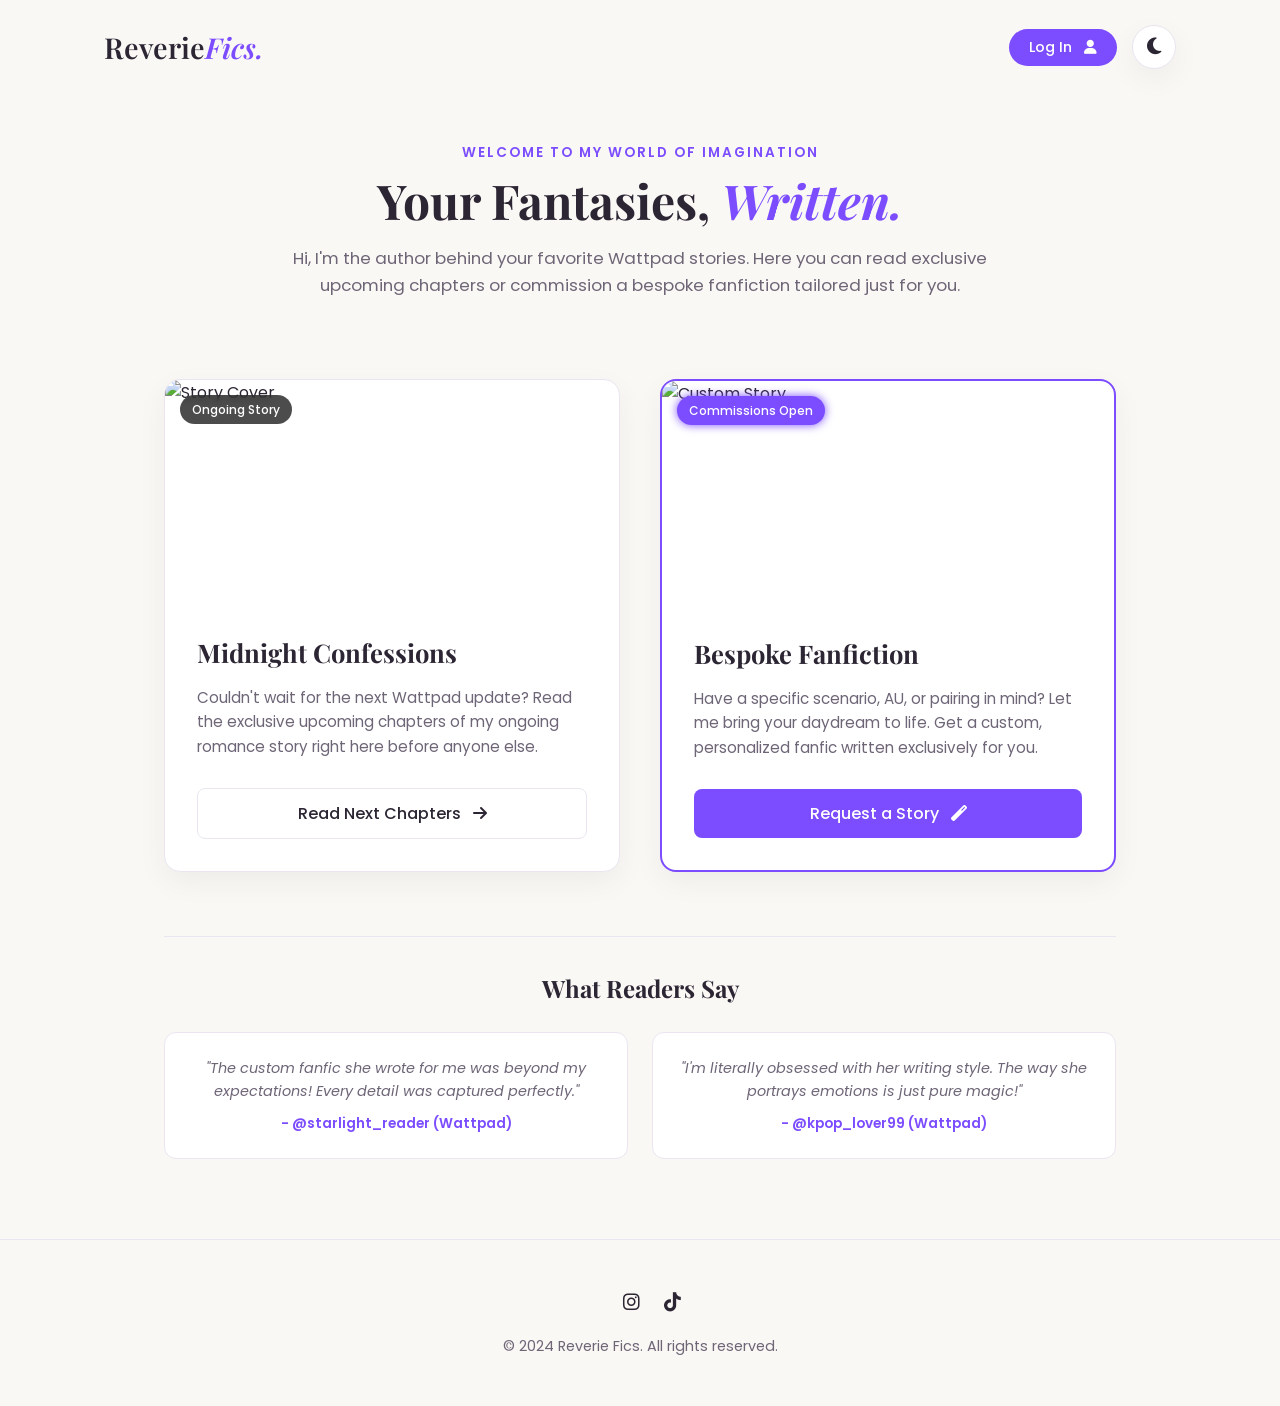
==== index.html @ 75ea45ee "Add firebase authentication modal" ====
<!DOCTYPE html>
<html lang="en">
<head>
    <meta charset="UTF-8">
    <meta name="viewport" content="width=device-width, initial-scale=1.0">
    <title>Reverie Fics | Custom Fanfictions & Stories</title>
    <!-- Google Fonts -->
    <link href="https://fonts.googleapis.com/css2?family=Playfair+Display:ital,wght@0,600;1,400&family=Poppins:wght@300;400;500;600&display=swap" rel="stylesheet">
    <!-- FontAwesome Icons -->
    <link rel="stylesheet" href="https://cdnjs.cloudflare.com/ajax/libs/font-awesome/6.4.0/css/all.min.css">
    <!-- Custom CSS -->
    <link rel="stylesheet" href="style.css">
</head>
<body>

    <!-- Navigation -->
    <!-- Navigation -->
    <nav class="navbar">
        <div class="logo">Reverie<span>Fics.</span></div>
        <div class="nav-buttons">
            <button id="open-auth-btn" class="btn btn-primary nav-login-btn">
                Log In <i class="fas fa-user"></i>
            </button>
            <button id="theme-toggle" class="theme-btn" title="Toggle Dark/Light Mode">
                <i class="fas fa-moon"></i>
            </button>
        </div>
    </nav>
    <!-- Hero Section -->
    <header class="hero">
        <p class="tagline">Welcome to my world of imagination</p>
        <h1>Your Fantasies, <span>Written.</span></h1>
        <p class="bio">Hi, I'm the author behind your favorite Wattpad stories. Here you can read exclusive upcoming chapters or commission a bespoke fanfiction tailored just for you.</p>
    </header>

    <!-- Main Content: The 2 Cards -->
    <main class="container">
        <div class="cards-grid">
            
            <!-- Card 1: Wattpad Story -->
            <div class="card">
                <div class="card-image">
                    <span class="badge">Ongoing Story</span>
                    <img src="https://images.unsplash.com/photo-1518709268805-4e9042af9f23?ixlib=rb-4.0.3&auto=format&fit=crop&w=800&q=80" alt="Story Cover">
                </div>
                <div class="card-content">
                    <h2>Midnight Confessions</h2>
                    <p>Couldn't wait for the next Wattpad update? Read the exclusive upcoming chapters of my ongoing romance story right here before anyone else.</p>
                    <a href="#your-story-link" class="btn btn-secondary">Read Next Chapters <i class="fas fa-arrow-right"></i></a>
                </div>
            </div>

            <!-- Card 2: Custom Fanfic -->
            <div class="card highlight-card">
                <div class="card-image">
                    <span class="badge badge-glow">Commissions Open</span>
                    <img src="https://images.unsplash.com/photo-1455390582262-044cdead277a?ixlib=rb-4.0.3&auto=format&fit=crop&w=800&q=80" alt="Custom Story">
                </div>
                <div class="card-content">
                    <h2>Bespoke Fanfiction</h2>
                    <p>Have a specific scenario, AU, or pairing in mind? Let me bring your daydream to life. Get a custom, personalized fanfic written exclusively for you.</p>
                    <button id="open-modal-btn" class="btn btn-primary">Request a Story <i class="fas fa-magic"></i></button>
                </div>
            </div>

        </div>

        <!-- Reader Testimonials -->
        <section class="reviews">
            <h3>What Readers Say</h3>
            <div class="review-grid">
                <div class="review-box">
                    <p>"The custom fanfic she wrote for me was beyond my expectations! Every detail was captured perfectly."</p>
                    <span>- @starlight_reader (Wattpad)</span>
                </div>
                <div class="review-box">
                    <p>"I'm literally obsessed with her writing style. The way she portrays emotions is just pure magic!"</p>
                    <span>- @kpop_lover99 (Wattpad)</span>
                </div>
            </div>
        </section>
    </main>

    <!-- Footer -->
    <footer>
        <div class="social-links">
            <a href="#" title="Wattpad"><i class="fa-solid fa-W"></i></a> <!-- Wattpad Icon representation -->
            <a href="#" title="Instagram"><i class="fab fa-instagram"></i></a>
            <a href="#" title="TikTok"><i class="fab fa-tiktok"></i></a>
        </div>
        <p>&copy; 2024 Reverie Fics. All rights reserved.</p>
    </footer>

    <!-- Popup Modal for Custom Story Request -->
    <div id="request-modal" class="modal">
        <div class="modal-content">
            <span class="close-btn">&times;</span>
            <h2>Order Your Custom Fanfic</h2>
            <p>Fill out the details below and I'll get back to you soon!</p>
            <form id="fanfic-form">
                <div class="input-group">
                    <label>Your Name / Pen Name</label>
                    <input type="text" required placeholder="e.g. Sarah">
                </div>
                <div class="input-group">
                    <label>Email or WhatsApp Number</label>
                    <input type="text" required placeholder="How can I contact you?">
                </div>
                <div class="input-group">
                    <label>Fandom / Pairing (Character Names)</label>
                    <input type="text" required placeholder="e.g. BTS Jungkook x Y/N, Harry Potter AU">
                </div>
                <div class="input-group">
                    <label>Your Plot Idea & Vibe</label>
                    <textarea rows="4" required placeholder="Describe what happens in the story, genre (Fluff, Angst, Romance), etc."></textarea>
                </div>
                <button type="submit" class="btn btn-primary" style="width: 100%;">Send Request <i class="fas fa-paper-plane"></i></button>
            </form>
        </div>
    </div>
        <!-- Popup Modal for Log In / Sign Up -->
        <!-- Popup Modal for Log In / Sign Up -->
    <div id="auth-modal" class="modal">
        <div class="modal-content">
            <span class="close-btn auth-close">&times;</span>
            
            <!-- Log In Section -->
            <div id="login-section">
                <h2>Welcome Back</h2>
                <p>Log in to access exclusive chapters and manage your requests.</p>
                <form id="login-form">
                    <div class="input-group">
                        <label>Email Address</label>
                        <input type="email" id="login-email" required placeholder="Enter your email">
                    </div>
                    <div class="input-group">
                        <label>Password</label>
                        <input type="password" id="login-password" required placeholder="Enter your password">
                    </div>
                    <button type="submit" class="btn btn-primary" style="width: 100%;">Log In <i class="fas fa-sign-in-alt"></i></button>
                </form>
                <p class="auth-switch">Don't have an account? <span id="show-signup">Sign Up</span></p>
            </div>

            <!-- Sign Up Section (Hidden by default) -->
            <div id="signup-section" style="display: none;">
                <h2>Join Reverie Fics</h2>
                <p>Create an account to start your fantasy journey.</p>
                <form id="signup-form">
                    <div class="input-group">
                        <label>Your Name / Pen Name</label>
                        <input type="text" id="signup-name" required placeholder="e.g. Starlight Reader">
                    </div>
                    <div class="input-group">
                        <label>Email Address</label>
                        <input type="email" id="signup-email" required placeholder="Enter your email">
                    </div>
                    <div class="input-group">
                        <label>Create Password</label>
                        <input type="password" id="signup-password" required placeholder="At least 6 characters">
                    </div>
                    <button type="submit" class="btn btn-primary" style="width: 100%;">Create Account <i class="fas fa-user-plus"></i></button>
                </form>
                <p class="auth-switch">Already have an account? <span id="show-login">Log In</span></p>
            </div>

        </div>
    </div>

    <!-- Custom JS (type="module" Firebase සඳහා අත්‍යවශ්‍ය වේ) -->
    <script type="module" src="script.js"></script>
</body>
</html>
---- style.css ----
/* Color Variables (Light Mode Default) */
:root {
    --bg-color: #faf8f5;
    --text-color: #2c2533;
    --text-muted: #6e6577;
    --card-bg: #ffffff;
    --accent-color: #7c4dff;
    --accent-hover: #651fff;
    --border-color: #eae5f0;
    --shadow: 0 10px 30px rgba(0, 0, 0, 0.05);
}

/* Dark Mode Variables */
body.dark-mode {
    --bg-color: #120e16;
    --text-color: #f3eef8;
    --text-muted: #a397b0;
    --card-bg: #1d1724;
    --accent-color: #9d75ff;
    --accent-hover: #b494ff;
    --border-color: #2f263a;
    --shadow: 0 10px 30px rgba(0, 0, 0, 0.4);
}

* {
    margin: 0;
    padding: 0;
    box-sizing: border-box;
    transition: background-color 0.3s ease, color 0.3s ease;
}

body {
    font-family: 'Poppins', sans-serif;
    background-color: var(--bg-color);
    color: var(--text-color);
    line-height: 1.6;
}

/* Navbar */
.navbar {
    display: flex;
    justify-content: space-between;
    align-items: center;
    padding: 1.5rem 5%;
    max-width: 1200px;
    margin: 0 auto;
}

.logo {
    font-family: 'Playfair Display', serif;
    font-size: 1.8rem;
    font-weight: 600;
}

.logo span {
    color: var(--accent-color);
    font-style: italic;
}

.theme-btn {
    background: var(--card-bg);
    border: 1px solid var(--border-color);
    color: var(--text-color);
    font-size: 1.2rem;
    padding: 10px 14px;
    border-radius: 50%;
    cursor: pointer;
    box-shadow: var(--shadow);
}

/* Hero Section */
.hero {
    text-align: center;
    padding: 3rem 1.5rem;
    max-width: 750px;
    margin: 0 auto;
}

.tagline {
    text-transform: uppercase;
    letter-spacing: 2px;
    font-size: 0.85rem;
    color: var(--accent-color);
    font-weight: 600;
    margin-bottom: 0.5rem;
}

.hero h1 {
    font-family: 'Playfair Display', serif;
    font-size: 3rem;
    margin-bottom: 1rem;
    line-height: 1.2;
}

.hero h1 span {
    font-style: italic;
    color: var(--accent-color);
}

.bio {
    color: var(--text-muted);
    font-size: 1.05rem;
}

/* Main Container & Cards */
.container {
    max-width: 1000px;
    margin: 0 auto;
    padding: 2rem 1.5rem;
}

.cards-grid {
    display: grid;
    grid-template-columns: repeat(auto-fit, minmax(320px, 1fr));
    gap: 2.5rem;
    margin-bottom: 4rem;
}

.card {
    background: var(--card-bg);
    border-radius: 16px;
    overflow: hidden;
    box-shadow: var(--shadow);
    border: 1px solid var(--border-color);
    display: flex;
    flex-direction: column;
    transition: transform 0.3s ease, box-shadow 0.3s ease;
}

.card:hover {
    transform: translateY(-8px);
}

.highlight-card {
    border: 2px solid var(--accent-color);
}

.card-image {
    position: relative;
    height: 220px;
    overflow: hidden;
}

.card-image img {
    width: 100%;
    height: 100%;
    object-fit: cover;
    transition: transform 0.5s ease;
}

.card:hover .card-image img {
    transform: scale(1.05);
}

.badge {
    position: absolute;
    top: 15px;
    left: 15px;
    background: rgba(0, 0, 0, 0.7);
    color: #fff;
    padding: 5px 12px;
    border-radius: 20px;
    font-size: 0.75rem;
    font-weight: 500;
    z-index: 2;
    backdrop-filter: blur(4px);
}

.badge-glow {
    background: var(--accent-color);
    box-shadow: 0 0 10px var(--accent-color);
}

.card-content {
    padding: 2rem;
    display: flex;
    flex-direction: column;
    flex-grow: 1;
}

.card-content h2 {
    font-family: 'Playfair Display', serif;
    font-size: 1.6rem;
    margin-bottom: 0.8rem;
}

.card-content p {
    color: var(--text-muted);
    font-size: 0.95rem;
    margin-bottom: 1.8rem;
    flex-grow: 1;
}

/* Buttons */
.btn {
    display: inline-block;
    text-align: center;
    padding: 12px 24px;
    border-radius: 8px;
    font-weight: 500;
    text-decoration: none;
    cursor: pointer;
    border: none;
    font-size: 1rem;
    font-family: 'Poppins', sans-serif;
    transition: all 0.3s ease;
}

.btn i {
    margin-left: 8px;
}

.btn-primary {
    background: var(--accent-color);
    color: #fff;
}

.btn-primary:hover {
    background: var(--accent-hover);
    box-shadow: 0 5px 15px rgba(124, 77, 255, 0.3);
}

.btn-secondary {
    background: transparent;
    color: var(--text-color);
    border: 1px solid var(--border-color);
}

.btn-secondary:hover {
    border-color: var(--accent-color);
    color: var(--accent-color);
}

/* Reviews Section */
.reviews {
    text-align: center;
    padding-top: 2rem;
    border-top: 1px solid var(--border-color);
}

.reviews h3 {
    font-family: 'Playfair Display', serif;
    font-size: 1.5rem;
    margin-bottom: 1.5rem;
}

.review-grid {
    display: grid;
    grid-template-columns: repeat(auto-fit, minmax(280px, 1fr));
    gap: 1.5rem;
}

.review-box {
    background: var(--card-bg);
    padding: 1.5rem;
    border-radius: 12px;
    border: 1px solid var(--border-color);
    font-style: italic;
    font-size: 0.9rem;
    color: var(--text-muted);
}

.review-box span {
    display: block;
    margin-top: 10px;
    font-style: normal;
    font-weight: 600;
    color: var(--accent-color);
    font-size: 0.85rem;
}

/* Footer */
footer {
    text-align: center;
    padding: 3rem 1rem;
    margin-top: 3rem;
    border-top: 1px solid var(--border-color);
    color: var(--text-muted);
    font-size: 0.9rem;
}

.social-links {
    margin-bottom: 1rem;
}

.social-links a {
    color: var(--text-color);
    font-size: 1.2rem;
    margin: 0 10px;
    text-decoration: none;
    transition: color 0.3s;
}

.social-links a:hover {
    color: var(--accent-color);
}

/* Modal (Popup Form) */
.modal {
    display: none;
    position: fixed;
    z-index: 100;
    left: 0;
    top: 0;
    width: 100%;
    height: 100%;
    background-color: rgba(0, 0, 0, 0.6);
    backdrop-filter: blur(5px);
    align-items: center;
    justify-content: center;
    padding: 1rem;
}

.modal-content {
    background: var(--card-bg);
    padding: 2.5rem;
    border-radius: 16px;
    width: 100%;
    max-width: 500px;
    position: relative;
    box-shadow: 0 15px 40px rgba(0,0,0,0.2);
    border: 1px solid var(--border-color);
    animation: slideDown 0.3s ease-out;
}

@keyframes slideDown {
    from { transform: translateY(-30px); opacity: 0; }
    to { transform: translateY(0); opacity: 1; }
}

.close-btn {
    position: absolute;
    top: 15px;
    right: 20px;
    font-size: 1.8rem;
    cursor: pointer;
    color: var(--text-muted);
}

.modal-content h2 {
    font-family: 'Playfair Display', serif;
    margin-bottom: 0.5rem;
}

.modal-content p {
    font-size: 0.9rem;
    color: var(--text-muted);
    margin-bottom: 1.5rem;
}

.input-group {
    margin-bottom: 1.2rem;
}

.input-group label {
    display: block;
    font-size: 0.85rem;
    margin-bottom: 5px;
    font-weight: 500;
}

.input-group input, .input-group textarea {
    width: 100%;
    padding: 10px 12px;
    border-radius: 8px;
    border: 1px solid var(--border-color);
    background: var(--bg-color);
    color: var(--text-color);
    font-family: 'Poppins', sans-serif;
    font-size: 0.9rem;
}

.input-group input:focus, .input-group textarea:focus {
    outline: none;
    border-color: var(--accent-color);
}

/* Mobile Responsiveness */
@media (max-width: 600px) {
    .hero h1 { font-size: 2.2rem; }
    .modal-content { padding: 1.5rem; }
}
/* --- Navbar Buttons & Auth Modal Styles --- */
.nav-buttons {
    display: flex;
    align-items: center;
    gap: 15px;
}

.nav-login-btn {
    padding: 8px 20px;
    font-size: 0.9rem;
    border-radius: 25px;
}

.auth-switch {
    text-align: center;
    margin-top: 1.2rem;
    margin-bottom: 0 !important;
    font-size: 0.9rem;
}

.auth-switch span {
    color: var(--accent-color);
    font-weight: 600;
    cursor: pointer;
    text-decoration: underline;
    transition: color 0.3s ease;
}

.auth-switch span:hover {
    color: var(--accent-hover);
}
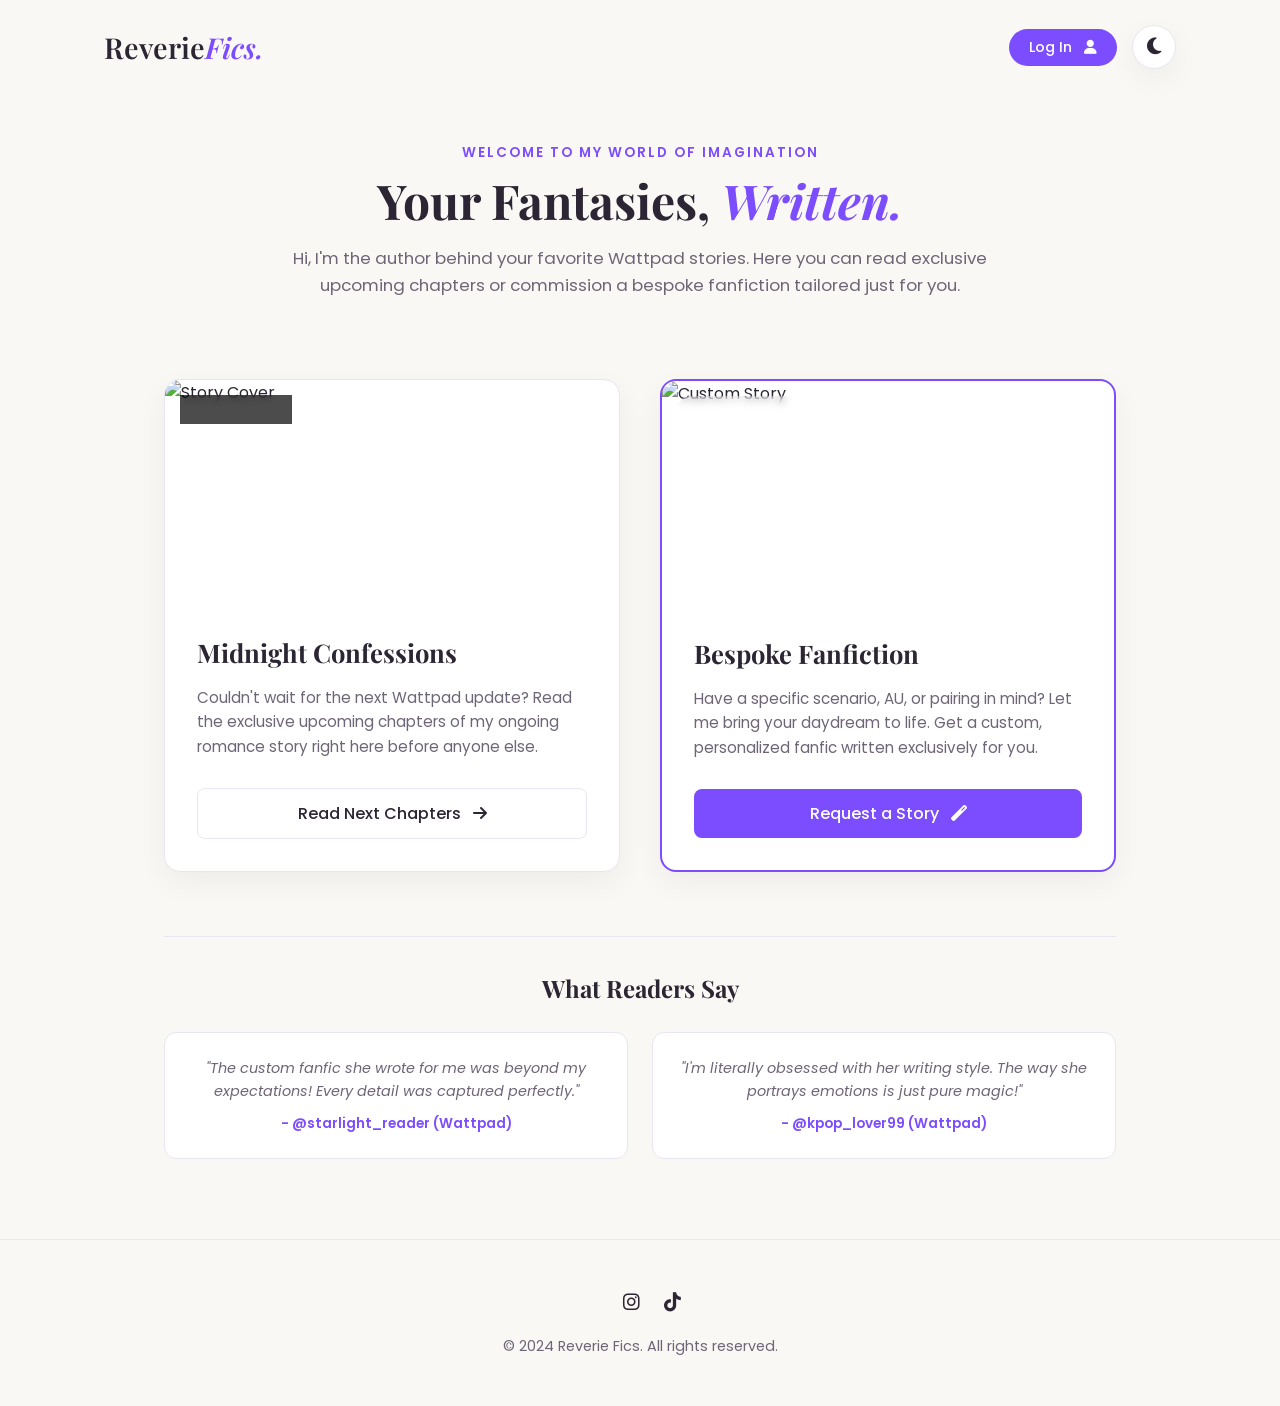
==== commit 8af5561b: "Added new files and updated Firestore authentication features & story page" ====
--- a/index.html
+++ b/index.html
@@ -14,10 +14,13 @@
 <body>
 
     <!-- Navigation -->
-    <!-- Navigation -->
     <nav class="navbar">
         <div class="logo">Reverie<span>Fics.</span></div>
         <div class="nav-buttons">
+            <!-- Log වූ පසු පමණක් පෙනෙන Action බොත්තම -->
+            <button id="action-btn" class="btn btn-secondary nav-login-btn" style="display: none;">
+                Action <i class="fas fa-clipboard-list"></i>
+            </button>
             <button id="open-auth-btn" class="btn btn-primary nav-login-btn">
                 Log In <i class="fas fa-user"></i>
             </button>
@@ -26,6 +29,7 @@
             </button>
         </div>
     </nav>
+    
     <!-- Hero Section -->
     <header class="hero">
         <p class="tagline">Welcome to my world of imagination</p>
@@ -46,7 +50,7 @@
                 <div class="card-content">
                     <h2>Midnight Confessions</h2>
                     <p>Couldn't wait for the next Wattpad update? Read the exclusive upcoming chapters of my ongoing romance story right here before anyone else.</p>
-                    <a href="#your-story-link" class="btn btn-secondary">Read Next Chapters <i class="fas fa-arrow-right"></i></a>
+                    <a href="stories.html" id="read-stories-btn" class="btn btn-secondary">Read Next Chapters <i class="fas fa-arrow-right"></i></a>
                 </div>
             </div>
 
@@ -91,7 +95,7 @@
         <p>&copy; 2024 Reverie Fics. All rights reserved.</p>
     </footer>
 
-    <!-- Popup Modal for Custom Story Request -->
+        <!-- Popup Modal for Custom Story Request -->
     <div id="request-modal" class="modal">
         <div class="modal-content">
             <span class="close-btn">&times;</span>
@@ -100,24 +104,25 @@
             <form id="fanfic-form">
                 <div class="input-group">
                     <label>Your Name / Pen Name</label>
-                    <input type="text" required placeholder="e.g. Sarah">
+                    <input type="text" id="req-name" required placeholder="e.g. Sarah">
                 </div>
                 <div class="input-group">
                     <label>Email or WhatsApp Number</label>
-                    <input type="text" required placeholder="How can I contact you?">
+                    <input type="text" id="req-contact" required placeholder="How can I contact you?">
                 </div>
                 <div class="input-group">
                     <label>Fandom / Pairing (Character Names)</label>
-                    <input type="text" required placeholder="e.g. BTS Jungkook x Y/N, Harry Potter AU">
+                    <input type="text" id="req-fandom" required placeholder="e.g. BTS Jungkook x Y/N, Harry Potter AU">
                 </div>
                 <div class="input-group">
                     <label>Your Plot Idea & Vibe</label>
-                    <textarea rows="4" required placeholder="Describe what happens in the story, genre (Fluff, Angst, Romance), etc."></textarea>
+                    <textarea id="req-plot" rows="4" required placeholder="Describe what happens in the story, genre (Fluff, Angst, Romance), etc."></textarea>
                 </div>
-                <button type="submit" class="btn btn-primary" style="width: 100%;">Send Request <i class="fas fa-paper-plane"></i></button>
+                <button type="submit" id="req-submit-btn" class="btn btn-primary" style="width: 100%;">Send Request <i class="fas fa-paper-plane"></i></button>
             </form>
         </div>
     </div>
+        <!-- Popup Modal for Log In / Sign Up -->
         <!-- Popup Modal for Log In / Sign Up -->
         <!-- Popup Modal for Log In / Sign Up -->
     <div id="auth-modal" class="modal">
@@ -164,6 +169,27 @@
                 <p class="auth-switch">Already have an account? <span id="show-login">Log In</span></p>
             </div>
 
+            <!-- Google Sign-In Section (අලුතින් එකතු කළ කොටස) -->
+            <div class="divider">
+                <span>OR</span>
+            </div>
+            <button type="button" id="google-login-btn" class="btn btn-google">
+                <i class="fab fa-google"></i> Continue with Google
+            </button>
+
+        </div>
+    </div>
+        <!-- Popup Modal for Viewing User's Story Requests (Action) -->
+    <div id="my-requests-modal" class="modal">
+        <div class="modal-content" style="max-width: 600px;">
+            <span class="close-btn my-req-close">&times;</span>
+            <h2>My Story Requests</h2>
+            <p>Here are the custom fanfictions you have requested so far.</p>
+            
+            <!-- පරිශීලකයාගේ Requests ලැයිස්තුව වැටෙන තැන -->
+            <div id="user-requests-list" class="requests-container">
+                <p class="loading-text"><i class="fas fa-spinner fa-spin"></i> Loading your requests...</p>
+            </div>
         </div>
     </div>
 
--- a/style.css
+++ b/style.css
@@ -410,4 +410,215 @@
 
 .auth-switch span:hover {
     color: var(--accent-hover);
+}
+/* --- Google Button & Divider Styles --- */
+.divider {
+    display: flex;
+    align-items: center;
+    text-align: center;
+    margin: 1.5rem 0;
+    color: var(--text-muted);
+    font-size: 0.8rem;
+    font-weight: 500;
+}
+
+.divider::before,
+.divider::after {
+    content: '';
+    flex: 1;
+    border-bottom: 1px solid var(--border-color);
+}
+
+.divider span {
+    padding: 0 12px;
+}
+
+.btn-google {
+    width: 100%;
+    background: var(--bg-color);
+    color: var(--text-color);
+    border: 1px solid var(--border-color);
+    display: flex;
+    align-items: center;
+    justify-content: center;
+    gap: 10px;
+    font-weight: 500;
+}
+
+.btn-google i {
+    margin-left: 0;
+    color: #ea4335; /* Google Red Color */
+    font-size: 1.1rem;
+}
+
+.btn-google:hover {
+    border-color: var(--accent-color);
+    background: var(--card-bg);
+    box-shadow: 0 4px 12px rgba(0, 0, 0, 0.08);
+}
+/* --- Stories Page & Reader Styles --- */
+.stories-header {
+    text-align: center;
+    margin-bottom: 3rem;
+}
+
+.stories-header h1 {
+    font-family: 'Playfair Display', serif;
+    font-size: 2.5rem;
+    margin-bottom: 0.5rem;
+}
+
+.stories-header h1 span {
+    font-style: italic;
+    color: var(--accent-color);
+}
+
+.stories-list {
+    display: flex;
+    flex-direction: column;
+    gap: 1.2rem;
+    max-width: 750px;
+    margin: 0 auto;
+}
+
+.loading-text {
+    text-align: center;
+    color: var(--text-muted);
+    font-size: 1.1rem;
+    padding: 2rem;
+}
+
+.story-item {
+    background: var(--card-bg);
+    border: 1px solid var(--border-color);
+    padding: 1.5rem 2rem;
+    border-radius: 12px;
+    display: flex;
+    justify-content: space-between;
+    align-items: center;
+    cursor: pointer;
+    box-shadow: var(--shadow);
+    transition: all 0.3s ease;
+}
+
+.story-item:hover {
+    transform: translateX(8px);
+    border-color: var(--accent-color);
+}
+
+.story-item h3 {
+    font-family: 'Playfair Display', serif;
+    font-size: 1.3rem;
+    font-weight: 600;
+}
+
+.story-item span {
+    color: var(--accent-color);
+    font-weight: 500;
+    font-size: 0.95rem;
+    display: flex;
+    align-items: center;
+    gap: 8px;
+}
+
+/* Reader Box (කතාව කියවන කොටුව) */
+.reader-box {
+    background: var(--card-bg);
+    border: 1px solid var(--border-color);
+    border-radius: 16px;
+    padding: 3rem;
+    max-width: 850px;
+    margin: 0 auto;
+    box-shadow: var(--shadow);
+}
+
+.reader-box h1 {
+    font-family: 'Playfair Display', serif;
+    font-size: 2.2rem;
+    text-align: center;
+    margin-bottom: 1.5rem;
+}
+
+.reader-divider {
+    height: 2px;
+    width: 80px;
+    background: var(--accent-color);
+    margin: 0 auto 2.5rem auto;
+}
+
+.story-text {
+    font-size: 1.08rem;
+    line-height: 1.9;
+    color: var(--text-color);
+    white-space: pre-wrap; /* Firestore හි ඇති ඡේද වෙන් කිරීම් (Paragraph breaks) ඒ අයුරින්ම පෙන්වයි */
+    text-align: left;
+}
+
+@media (max-width: 600px) {
+    .reader-box { padding: 1.5rem; }
+    .story-item { padding: 1.2rem; flex-direction: column; align-items: flex-start; gap: 10px; }
+}
+.story-text {
+    white-space: pre-wrap;
+    overflow-wrap: anywhere;
+}
+/* --- User Story Requests (Action Modal) Styles --- */
+.requests-container {
+    max-height: 400px;
+    overflow-y: auto;
+    display: flex;
+    flex-direction: column;
+    gap: 1rem;
+    padding-right: 5px;
+}
+
+.request-card {
+    background: var(--bg-color);
+    border: 1px solid var(--border-color);
+    border-radius: 12px;
+    padding: 1.2rem;
+    text-align: left;
+    transition: border-color 0.3s ease;
+}
+
+.request-card:hover {
+    border-color: var(--accent-color);
+}
+
+.req-card-header {
+    display: flex;
+    justify-content: space-between;
+    align-items: center;
+    margin-bottom: 0.8rem;
+    border-bottom: 1px solid var(--border-color);
+    padding-bottom: 0.5rem;
+}
+
+.req-card-header h4 {
+    font-family: 'Playfair Display', serif;
+    font-size: 1.2rem;
+    color: var(--accent-color);
+}
+
+.status-badge {
+    background: rgba(124, 77, 255, 0.15);
+    color: var(--accent-color);
+    padding: 4px 10px;
+    border-radius: 20px;
+    font-size: 0.75rem;
+    font-weight: 600;
+}
+
+.req-plot-text {
+    font-size: 0.9rem;
+    color: var(--text-color);
+    margin-bottom: 0.8rem !important;
+    white-space: pre-wrap;
+}
+
+.req-meta {
+    display: flex;
+    justify-content: space-between;
+    font-size: 0.75rem;
+    color: var(--text-muted);
 }
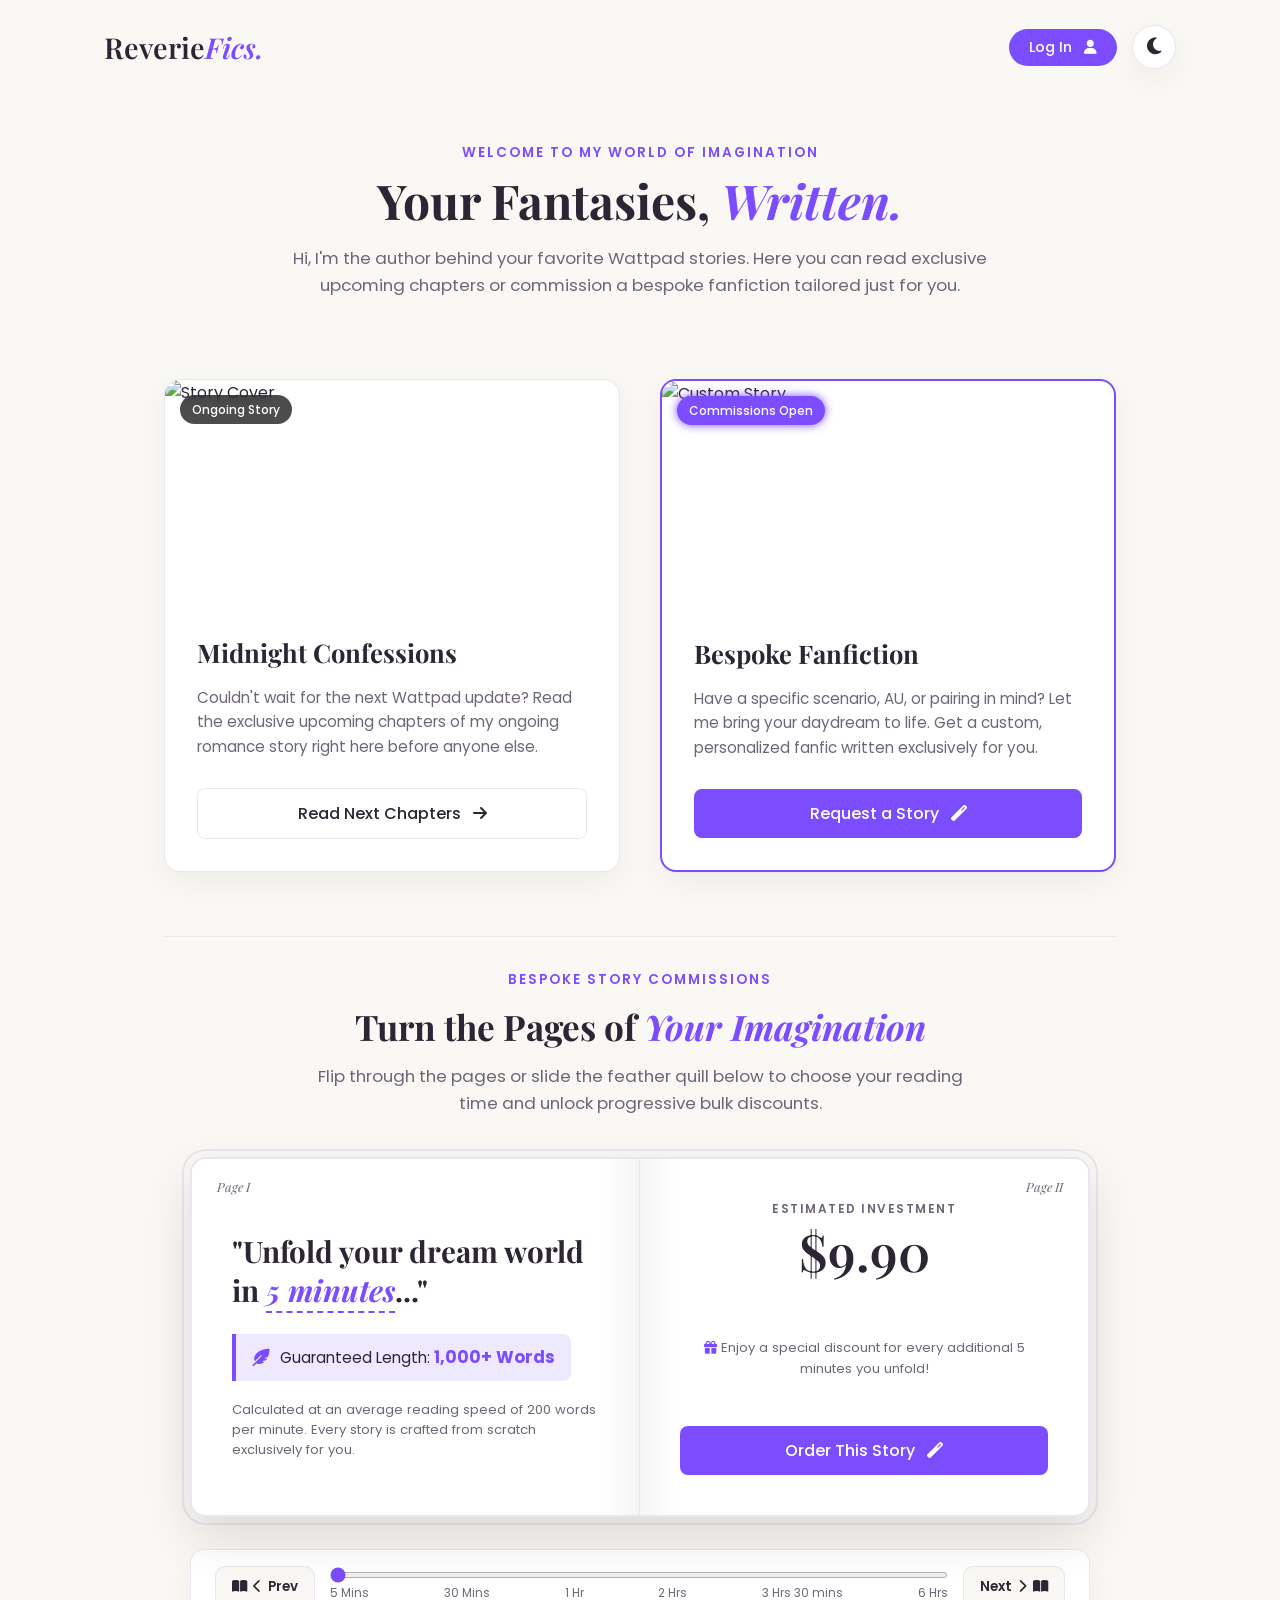
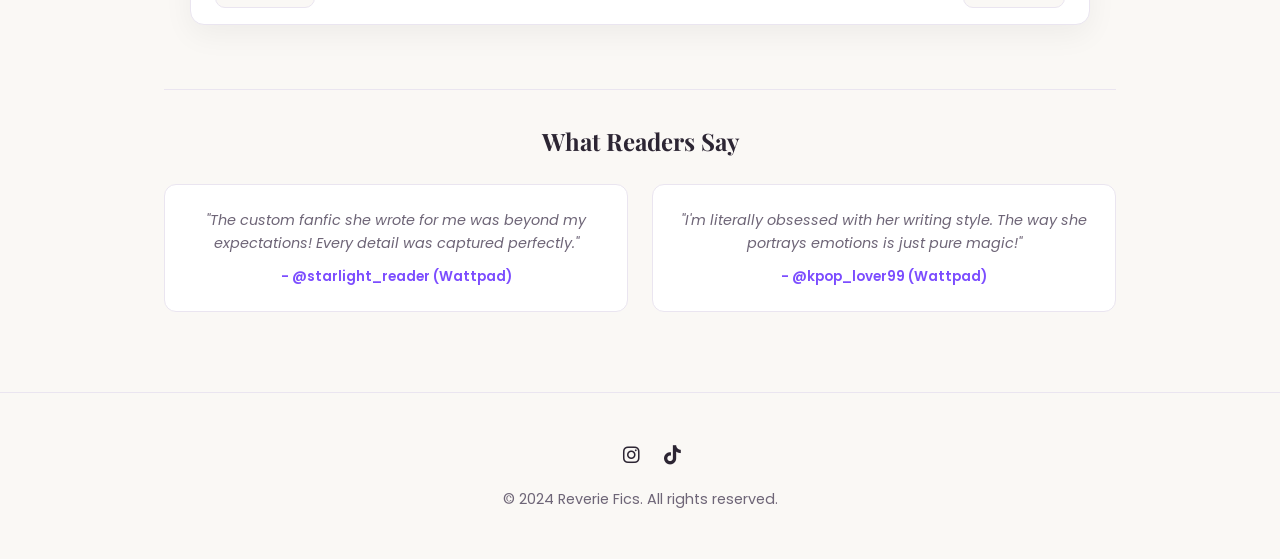
==== commit e68d78c0: "Added new files and update price section" ====
--- a/index.html
+++ b/index.html
@@ -68,6 +68,92 @@
             </div>
 
         </div>
+                        <!-- Interactive Book Pricing Section -->
+        <section class="pricing-section">
+            <div class="pricing-header">
+                <p class="tagline">Bespoke Story Commissions</p>
+                <h2>Turn the Pages of <span>Your Imagination</span></h2>
+                <p class="bio">Flip through the pages or slide the feather quill below to choose your reading time and unlock progressive bulk discounts.</p>
+            </div>
+
+            <!-- The Open Book Container -->
+            <div class="book-wrapper">
+                <div class="open-book" id="open-book">
+                    
+                    <!-- පිටුව පෙරළෙන 3D Animation කොටස -->
+                    <div class="page-flip-effect" id="page-flip-effect"></div>
+
+                    <!-- වම් පිටුව: කාලය සහ වචන ගණන -->
+                    <div class="book-page left-page">
+                        <div class="page-number">Page I</div>
+                        
+                        <h3 class="dream-quote">
+                            "Unfold your dream world in <span id="calc-time" class="highlight-time">5 minutes</span>..."
+                        </h3>
+
+                        <!-- හොඳින් කැපී පෙනෙන වචන ගණන -->
+                        <div class="word-count-ribbon">
+                            <i class="fas fa-feather-alt"></i>
+                            <span>Guaranteed Length: <strong id="calc-words">1,000+ Words</strong></span>
+                        </div>
+
+                        <p class="page-note">
+                            Calculated at an average reading speed of 200 words per minute. Every story is crafted from scratch exclusively for you.
+                        </p>
+                    </div>
+
+                    <!-- දකුණු පිටුව: මිල ගණන් සහ වට්ටම් -->
+                    <div class="book-page right-page">
+                        <div class="page-number">Page II</div>
+                        
+                        <span class="commission-label">Estimated Investment</span>
+
+                        <div class="price-main-display">
+                            <span class="original-price" id="calc-original-price" style="display: none;">$19.80</span>
+                            <div class="final-price">$<span id="calc-final-price">9.90</span></div>
+                        </div>
+
+                        <!-- වට්ටම් මුදල පෙන්වන කොටුව -->
+                        <div class="discount-pill" id="discount-badge" style="opacity: 0;">
+                            <i class="fas fa-sparkles"></i> Bulk Discount: You Save $<span id="calc-discount">0.00</span>!
+                        </div>
+
+                        <p class="discount-info">
+                            <i class="fas fa-gift"></i> Enjoy a special discount for every additional 5 minutes you unfold!
+                        </p>
+
+                        <button id="order-package-btn" class="btn btn-primary" style="width: 100%; margin-top: auto;">
+                            Order This Story <i class="fas fa-magic"></i>
+                        </button>
+                    </div>
+
+                </div>
+
+                <!-- පිටු පෙරළන පාලක කොටස (Page Turn Controls & Feather Slider) -->
+                                <!-- පිටු පෙරළන පාලක කොටස (Page Turn Controls & Feather Slider) -->
+                <div class="book-controls">
+                    <button type="button" id="prev-page-btn" class="page-turn-btn" title="Previous Page">
+                        <i class="fas fa-book-open"></i> <i class="fas fa-chevron-left"></i> Prev
+                    </button>
+
+                    <div class="quill-slider-box">
+                        <input type="range" id="time-slider" min="0" max="24" step="1" value="0" class="quill-slider">
+                        <div class="slider-labels">
+                            <span>5 Mins</span>
+                            <span>30 Mins</span>
+                            <span>1 Hr</span>
+                            <span>2 Hrs</span>
+                            <span>3 Hrs 30 mins</span>
+                            <span>6 Hrs</span>
+                        </div>
+                    </div>
+
+                    <button type="button" id="next-page-btn" class="page-turn-btn" title="Next Page">
+                        Next <i class="fas fa-chevron-right"></i> <i class="fas fa-book-open"></i>
+                    </button>
+                </div>
+            </div>
+        </section>
 
         <!-- Reader Testimonials -->
         <section class="reviews">
--- a/style.css
+++ b/style.css
@@ -621,4 +621,440 @@
     justify-content: space-between;
     font-size: 0.75rem;
     color: var(--text-muted);
+}
+/* =========================================================
+   MOBILE RESPONSIVENESS (දුරකථන තිර සඳහා හැඩගැන්වීම්)
+   ========================================================= */
+
+/* Popup Windows දුරකථන තිරයෙන් පිටතට යාම වැළැක්වීම සහ Scroll වීමට සැලැස්වීම */
+.modal-content {
+    max-height: 90vh;
+    overflow-y: auto;
+}
+
+/* ටැබ්ලට් සහ ජංගම දුරකථන සඳහා (තිරයේ පළල 768px ට අඩු) */
+@media (max-width: 768px) {
+    /* 1. Navbar එක පිළිවෙලට සැකසීම */
+    .navbar {
+        flex-wrap: wrap;
+        gap: 12px;
+        padding: 1.2rem 5%;
+    }
+
+    .logo {
+        font-size: 1.5rem;
+    }
+
+    .nav-buttons {
+        gap: 8px;
+    }
+
+    .nav-login-btn {
+        padding: 7px 14px;
+        font-size: 0.8rem;
+    }
+
+    .theme-btn {
+        padding: 7px 11px;
+        font-size: 1rem;
+    }
+
+    /* 2. මුල් පිටුවේ කොටස් (Hero & Cards) */
+    .hero {
+        padding: 2rem 1rem;
+    }
+
+    .hero h1 {
+        font-size: 2.2rem;
+    }
+
+    .bio {
+        font-size: 0.95rem;
+    }
+
+    .cards-grid {
+        grid-template-columns: 1fr; /* කාඩ්පත් දෙක එක යට එක පෙන්වීම */
+        gap: 1.8rem;
+    }
+
+    .card-content {
+        padding: 1.5rem;
+    }
+
+    /* 3. කතා කියවන පිටුව (Stories Page & Reader Box) */
+    .stories-header h1 {
+        font-size: 1.9rem;
+    }
+
+    .story-item {
+        padding: 1.2rem;
+        flex-direction: column;
+        align-items: flex-start;
+        gap: 8px;
+    }
+
+    .story-item h3 {
+        font-size: 1.15rem;
+    }
+
+    .reader-box {
+        padding: 1.8rem 1.2rem;
+        border-radius: 12px;
+    }
+
+    .reader-box h1 {
+        font-size: 1.6rem;
+    }
+
+    .story-text {
+        font-size: 1rem;
+        line-height: 1.8;
+    }
+}
+
+/* කුඩා ජංගම දුරකථන සඳහා (තිරයේ පළල 480px ට අඩු) */
+@media (max-width: 480px) {
+    /* පරිශීලකයාගේ නම දිග වූ විට Navbar එක කැඩී යාම වැළැක්වීමට */
+    .navbar {
+        flex-direction: column;
+        justify-content: center;
+        text-align: center;
+    }
+
+    .nav-buttons {
+        width: 100%;
+        justify-content: center;
+        flex-wrap: wrap;
+    }
+
+    /* Popup Windows ඇතුළත ඉඩකඩ */
+    .modal {
+        padding: 0.8rem;
+    }
+
+    .modal-content {
+        padding: 1.5rem 1.2rem;
+    }
+
+    .modal-content h2 {
+        font-size: 1.4rem;
+    }
+
+    /* Action (My Requests) කාඩ්පත් දුරකථනයට ගැළපෙන ලෙස සැකසීම */
+    .req-card-header {
+        flex-direction: column;
+        align-items: flex-start;
+        gap: 6px;
+    }
+
+    .req-card-header h4 {
+        font-size: 1.05rem;
+    }
+
+    .req-meta {
+        flex-direction: column;
+        gap: 5px;
+    }
+
+    #back-to-list-btn {
+        width: 100%; /* Back බොත්තම එබීමට පහසු වන ලෙස පළල් කිරීම */
+    }
+}
+/* =========================================================
+   INTERACTIVE OPEN BOOK PRICING STYLES
+   ========================================================= */
+.pricing-section {
+    margin-bottom: 4rem;
+    padding-top: 2rem;
+    border-top: 1px solid var(--border-color);
+}
+
+.pricing-header {
+    text-align: center;
+    max-width: 650px;
+    margin: 0 auto 2.5rem auto;
+}
+
+.pricing-header h2 {
+    font-family: 'Playfair Display', serif;
+    font-size: 2.2rem;
+    margin-bottom: 0.5rem;
+}
+
+.pricing-header h2 span {
+    font-style: italic;
+    color: var(--accent-color);
+}
+
+.book-wrapper {
+    max-width: 900px;
+    margin: 0 auto;
+    perspective: 1500px; /* 3D පිටු පෙරළීමේ පෙනුම සඳහා */
+}
+
+/* විවෘත වූ පොත (Two-Page Spread) */
+.open-book {
+    display: grid;
+    grid-template-columns: 1fr 1fr;
+    background: var(--card-bg);
+    border-radius: 16px;
+    border: 2px solid var(--border-color);
+    box-shadow: 0 20px 50px rgba(0, 0, 0, 0.12), 
+                0 0 0 6px var(--bg-color), 
+                0 0 0 8px var(--border-color); /* පොතක පිටු ගොඩක් ඇති බව පෙන්වන දාරය */
+    position: relative;
+    overflow: hidden;
+    min-height: 360px;
+}
+
+.book-page {
+    padding: 2.5rem;
+    display: flex;
+    flex-direction: column;
+    position: relative;
+    z-index: 2;
+}
+
+/* පොතේ මැද නැම්ම (Book Spine Shadow) */
+.left-page {
+    border-right: 1px solid var(--border-color);
+    background: linear-gradient(to right, var(--card-bg) 92%, rgba(0, 0, 0, 0.04) 100%);
+    justify-content: center;
+}
+
+.right-page {
+    background: linear-gradient(to left, var(--card-bg) 92%, rgba(0, 0, 0, 0.04) 100%);
+    align-items: center;
+    text-align: center;
+    justify-content: center;
+}
+
+.page-number {
+    position: absolute;
+    top: 18px;
+    font-family: 'Playfair Display', serif;
+    font-style: italic;
+    font-size: 0.8rem;
+    color: var(--text-muted);
+}
+
+.left-page .page-number { left: 25px; }
+.right-page .page-number { right: 25px; }
+
+/* "Unfold your dream world in [X] minutes..." */
+.dream-quote {
+    font-family: 'Playfair Display', serif;
+    font-size: 1.85rem;
+    line-height: 1.35;
+    margin: 1rem 0 1.5rem 0;
+    color: var(--text-color);
+}
+
+.highlight-time {
+    color: var(--accent-color);
+    font-style: italic;
+    border-bottom: 2px dashed var(--accent-color);
+    padding-bottom: 2px;
+}
+
+/* හොඳින් කැපී පෙනෙන වචන ගණන පෙන්වන පටිය */
+.word-count-ribbon {
+    display: inline-flex;
+    align-items: center;
+    gap: 10px;
+    background: rgba(124, 77, 255, 0.12);
+    border-left: 4px solid var(--accent-color);
+    padding: 10px 16px;
+    border-radius: 0 8px 8px 0;
+    font-size: 0.95rem;
+    color: var(--text-color);
+    margin-bottom: 1.2rem;
+    width: fit-content;
+}
+
+.word-count-ribbon i {
+    color: var(--accent-color);
+    font-size: 1.1rem;
+}
+
+.word-count-ribbon strong {
+    color: var(--accent-color);
+    font-size: 1.05rem;
+}
+
+.page-note {
+    font-size: 0.82rem;
+    color: var(--text-muted);
+    line-height: 1.5;
+}
+
+/* දකුණු පිටුවේ මිල ගණන් */
+.commission-label {
+    text-transform: uppercase;
+    letter-spacing: 1.5px;
+    font-size: 0.75rem;
+    font-weight: 600;
+    color: var(--text-muted);
+    margin-bottom: 0.5rem;
+}
+
+.price-main-display {
+    display: flex;
+    align-items: baseline;
+    justify-content: center;
+    gap: 12px;
+    margin-bottom: 0.6rem;
+}
+
+.original-price {
+    font-size: 1.3rem;
+    color: var(--text-muted);
+    text-decoration: line-through;
+}
+
+.final-price {
+    font-family: 'Playfair Display', serif;
+    font-size: 3.2rem;
+    font-weight: 600;
+    color: var(--text-color);
+    line-height: 1;
+}
+
+.discount-pill {
+    background: rgba(46, 204, 113, 0.15);
+    color: #27ae60;
+    font-size: 0.85rem;
+    font-weight: 600;
+    padding: 6px 16px;
+    border-radius: 20px;
+    margin-bottom: 1rem;
+    transition: opacity 0.3s ease;
+}
+
+body.dark-mode .discount-pill {
+    color: #2ecc71;
+}
+
+.discount-info {
+    font-size: 0.82rem;
+    color: var(--text-muted);
+    margin-bottom: 1.5rem;
+}
+
+.discount-info i {
+    color: var(--accent-color);
+}
+
+/* 3D Page Flip Animation Overlay */
+.page-flip-effect {
+    position: absolute;
+    top: 0;
+    right: 0;
+    width: 50%;
+    height: 100%;
+    background: linear-gradient(to right, rgba(124, 77, 255, 0.08), var(--card-bg));
+    border-left: 1px solid var(--accent-color);
+    transform-origin: left center;
+    pointer-events: none;
+    z-index: 5;
+    opacity: 0;
+}
+
+.page-flip-effect.flipping {
+    animation: flipPageAnim 0.4s ease-out;
+}
+
+@keyframes flipPageAnim {
+    0% { transform: rotateY(0deg); opacity: 0.9; }
+    50% { opacity: 0.6; }
+    100% { transform: rotateY(-180deg); opacity: 0; }
+}
+
+/* පොතට යටින් ඇති පාලක කොටස (Feather Slider & Page Turn Buttons) */
+.book-controls {
+    display: flex;
+    align-items: center;
+    gap: 15px;
+    margin-top: 2rem;
+    background: var(--card-bg);
+    padding: 1rem 1.5rem;
+    border-radius: 14px;
+    border: 1px solid var(--border-color);
+    box-shadow: var(--shadow);
+}
+
+.page-turn-btn {
+    background: var(--bg-color);
+    border: 1px solid var(--border-color);
+    color: var(--text-color);
+    padding: 10px 16px;
+    border-radius: 10px;
+    cursor: pointer;
+    font-family: 'Poppins', sans-serif;
+    font-weight: 600;
+    font-size: 0.85rem;
+    display: flex;
+    align-items: center;
+    gap: 6px;
+    transition: all 0.2s;
+    white-space: nowrap;
+}
+
+.page-turn-btn:hover {
+    border-color: var(--accent-color);
+    color: var(--accent-color);
+    transform: translateY(-2px);
+}
+
+.quill-slider-box {
+    flex: 1;
+    display: flex;
+    flex-direction: column;
+}
+
+.quill-slider {
+    width: 100%;
+    accent-color: var(--accent-color);
+    height: 6px;
+    cursor: pointer;
+}
+
+.slider-labels {
+    display: flex;
+    justify-content: space-between;
+    font-size: 0.72rem;
+    color: var(--text-muted);
+    margin-top: 6px;
+}
+
+/* Mobile Responsiveness for Open Book */
+@media (max-width: 768px) {
+    .open-book {
+        grid-template-columns: 1fr; /* දුරකථනයේදී පිටු දෙක උඩ සහ යට පෙන්වීම */
+    }
+    .left-page {
+        border-right: none;
+        border-bottom: 2px dashed var(--border-color);
+        padding: 2rem 1.5rem;
+    }
+    .right-page {
+        padding: 2rem 1.5rem;
+    }
+    .dream-quote {
+        font-size: 1.5rem;
+    }
+    .book-controls {
+        flex-wrap: wrap;
+        justify-content: space-between;
+    }
+    .quill-slider-box {
+        order: -1;
+        width: 100%;
+        flex: none;
+        margin-bottom: 10px;
+    }
+    .page-turn-btn {
+        flex: 1;
+        justify-content: center;
+    }
 }
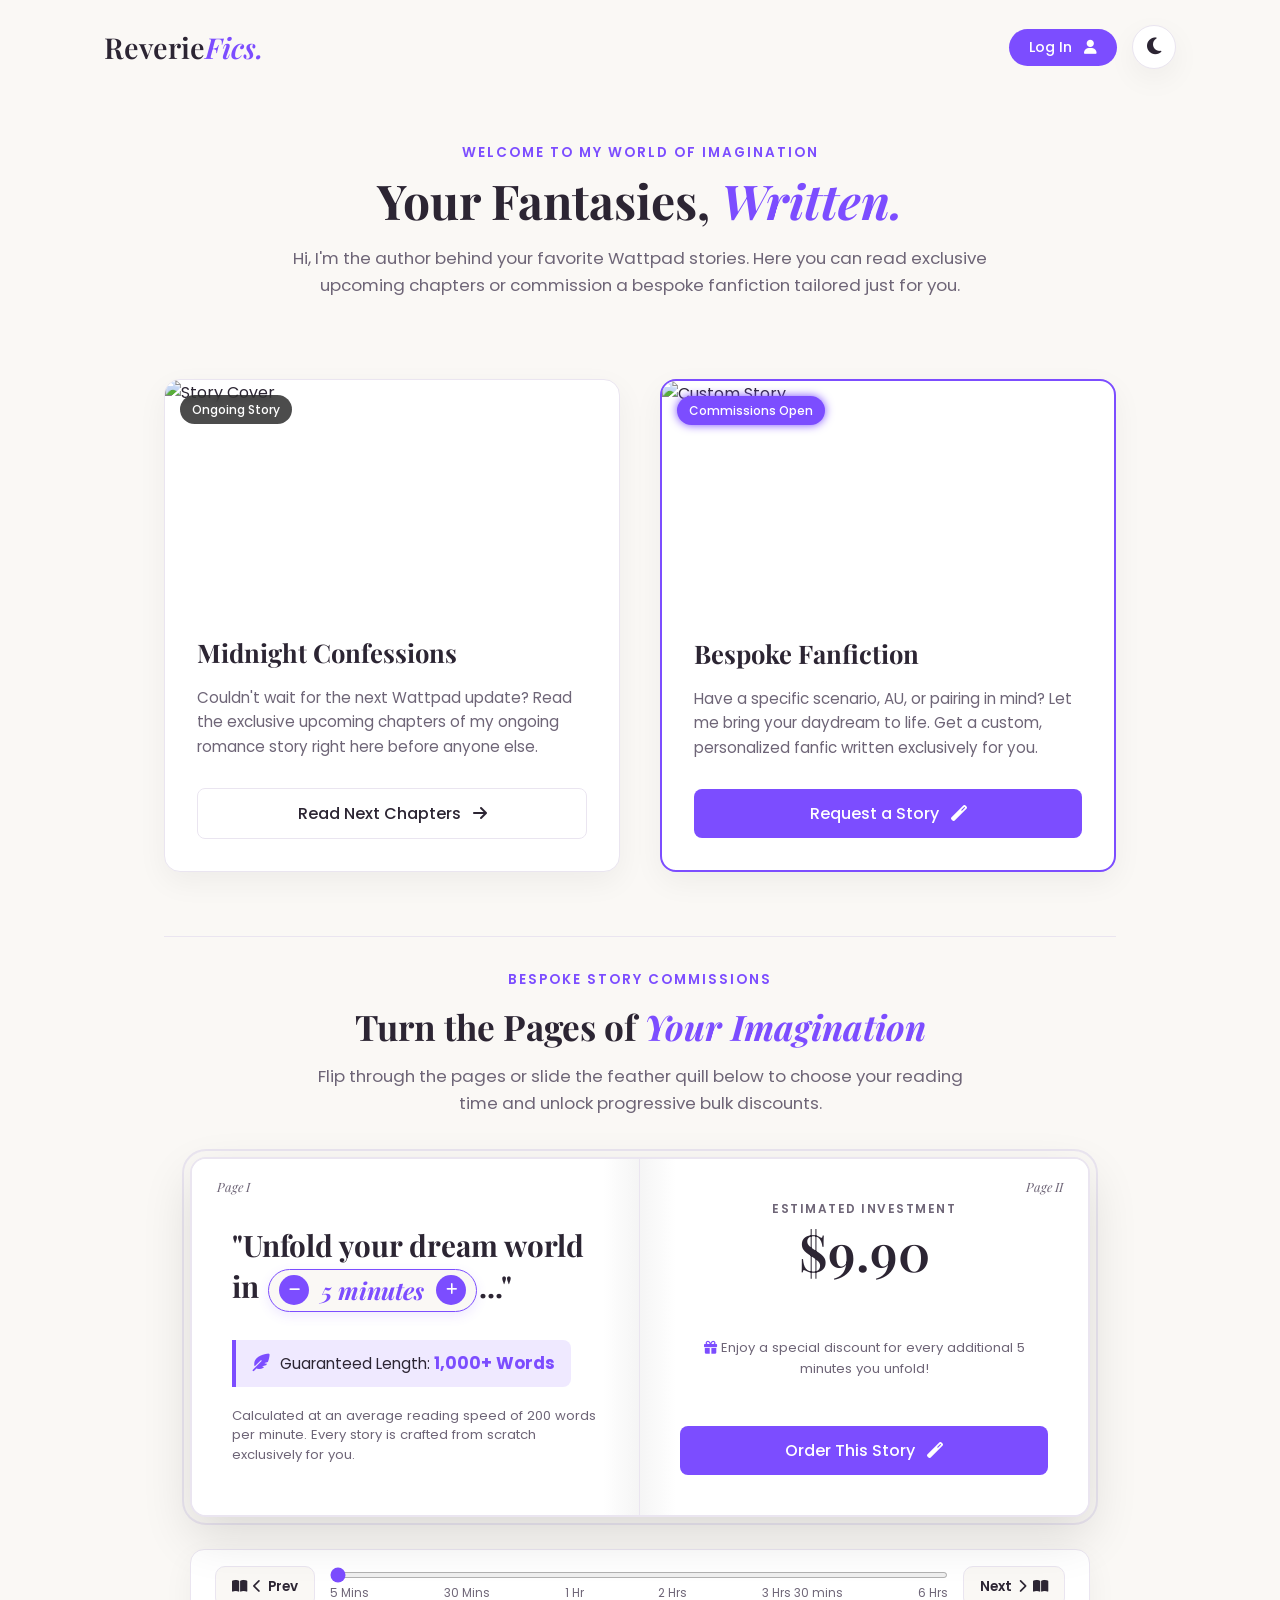
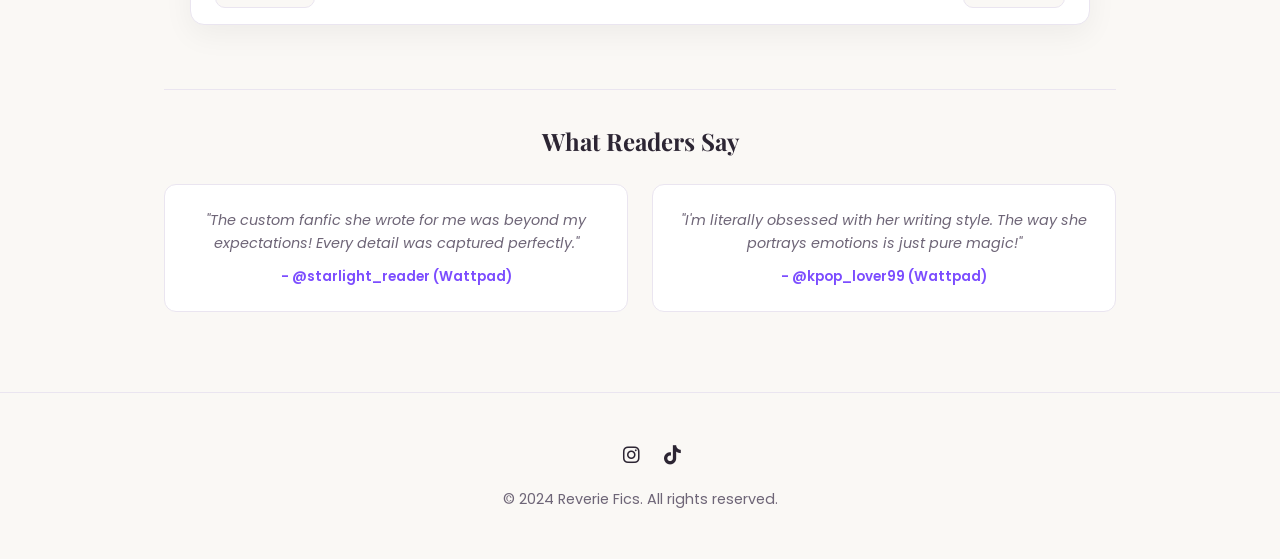
==== commit 996b6461: "Added new files and update price section with +/- points" ====
--- a/index.html
+++ b/index.html
@@ -87,8 +87,17 @@
                     <div class="book-page left-page">
                         <div class="page-number">Page I</div>
                         
-                        <h3 class="dream-quote">
-                            "Unfold your dream world in <span id="calc-time" class="highlight-time">5 minutes</span>..."
+                                                <h3 class="dream-quote">
+                            "Unfold your dream world in 
+                            <span class="inline-time-control">
+                                <button type="button" id="inline-minus-btn" class="inline-step-btn" title="Decrease Time">
+                                    <i class="fas fa-minus"></i>
+                                </button>
+                                <span id="calc-time" class="highlight-time">5 minutes</span>
+                                <button type="button" id="inline-plus-btn" class="inline-step-btn pulse-btn" title="Increase Time">
+                                    <i class="fas fa-plus"></i>
+                                </button>
+                            </span>..."
                         </h3>
 
                         <!-- හොඳින් කැපී පෙනෙන වචන ගණන -->
--- a/style.css
+++ b/style.css
@@ -1057,4 +1057,72 @@
         flex: 1;
         justify-content: center;
     }
+}
+/* --- Inline Time Control (+/- Buttons inside Quote) --- */
+.inline-time-control {
+    display: inline-flex;
+    align-items: center;
+    gap: 8px;
+    background: var(--bg-color);
+    border: 1.5px solid var(--accent-color);
+    padding: 4px 10px;
+    border-radius: 30px;
+    margin: 4px 2px;
+    vertical-align: middle;
+    box-shadow: 0 4px 12px rgba(124, 77, 255, 0.12);
+}
+
+.inline-time-control .highlight-time {
+    border-bottom: none;
+    padding: 0 4px;
+    font-size: 1.5rem;
+    white-space: nowrap;
+}
+
+.inline-step-btn {
+    width: 30px;
+    height: 30px;
+    border-radius: 50%;
+    border: none;
+    background: var(--accent-color);
+    color: #fff;
+    font-size: 0.8rem;
+    cursor: pointer;
+    display: inline-flex;
+    align-items: center;
+    justify-content: center;
+    transition: all 0.2s ease;
+}
+
+.inline-step-btn:hover:not(:disabled) {
+    background: var(--accent-hover);
+    transform: scale(1.1);
+}
+
+.inline-step-btn:disabled {
+    background: var(--border-color);
+    color: var(--text-muted);
+    cursor: not-allowed;
+    opacity: 0.6;
+}
+
+/* පාඨකයාගේ අවධානය ගැනීමට + බොත්තමට ලබා දෙන සියුම් Animation එක */
+.pulse-btn:not(:disabled) {
+    animation: softPulse 2s infinite;
+}
+
+@keyframes softPulse {
+    0% { box-shadow: 0 0 0 0 rgba(124, 77, 255, 0.5); }
+    70% { box-shadow: 0 0 0 8px rgba(124, 77, 255, 0); }
+    100% { box-shadow: 0 0 0 0 rgba(124, 77, 255, 0); }
+}
+
+@media (max-width: 480px) {
+    .inline-time-control .highlight-time {
+        font-size: 1.25rem;
+    }
+    .inline-step-btn {
+        width: 28px;
+        height: 28px;
+    }
 }
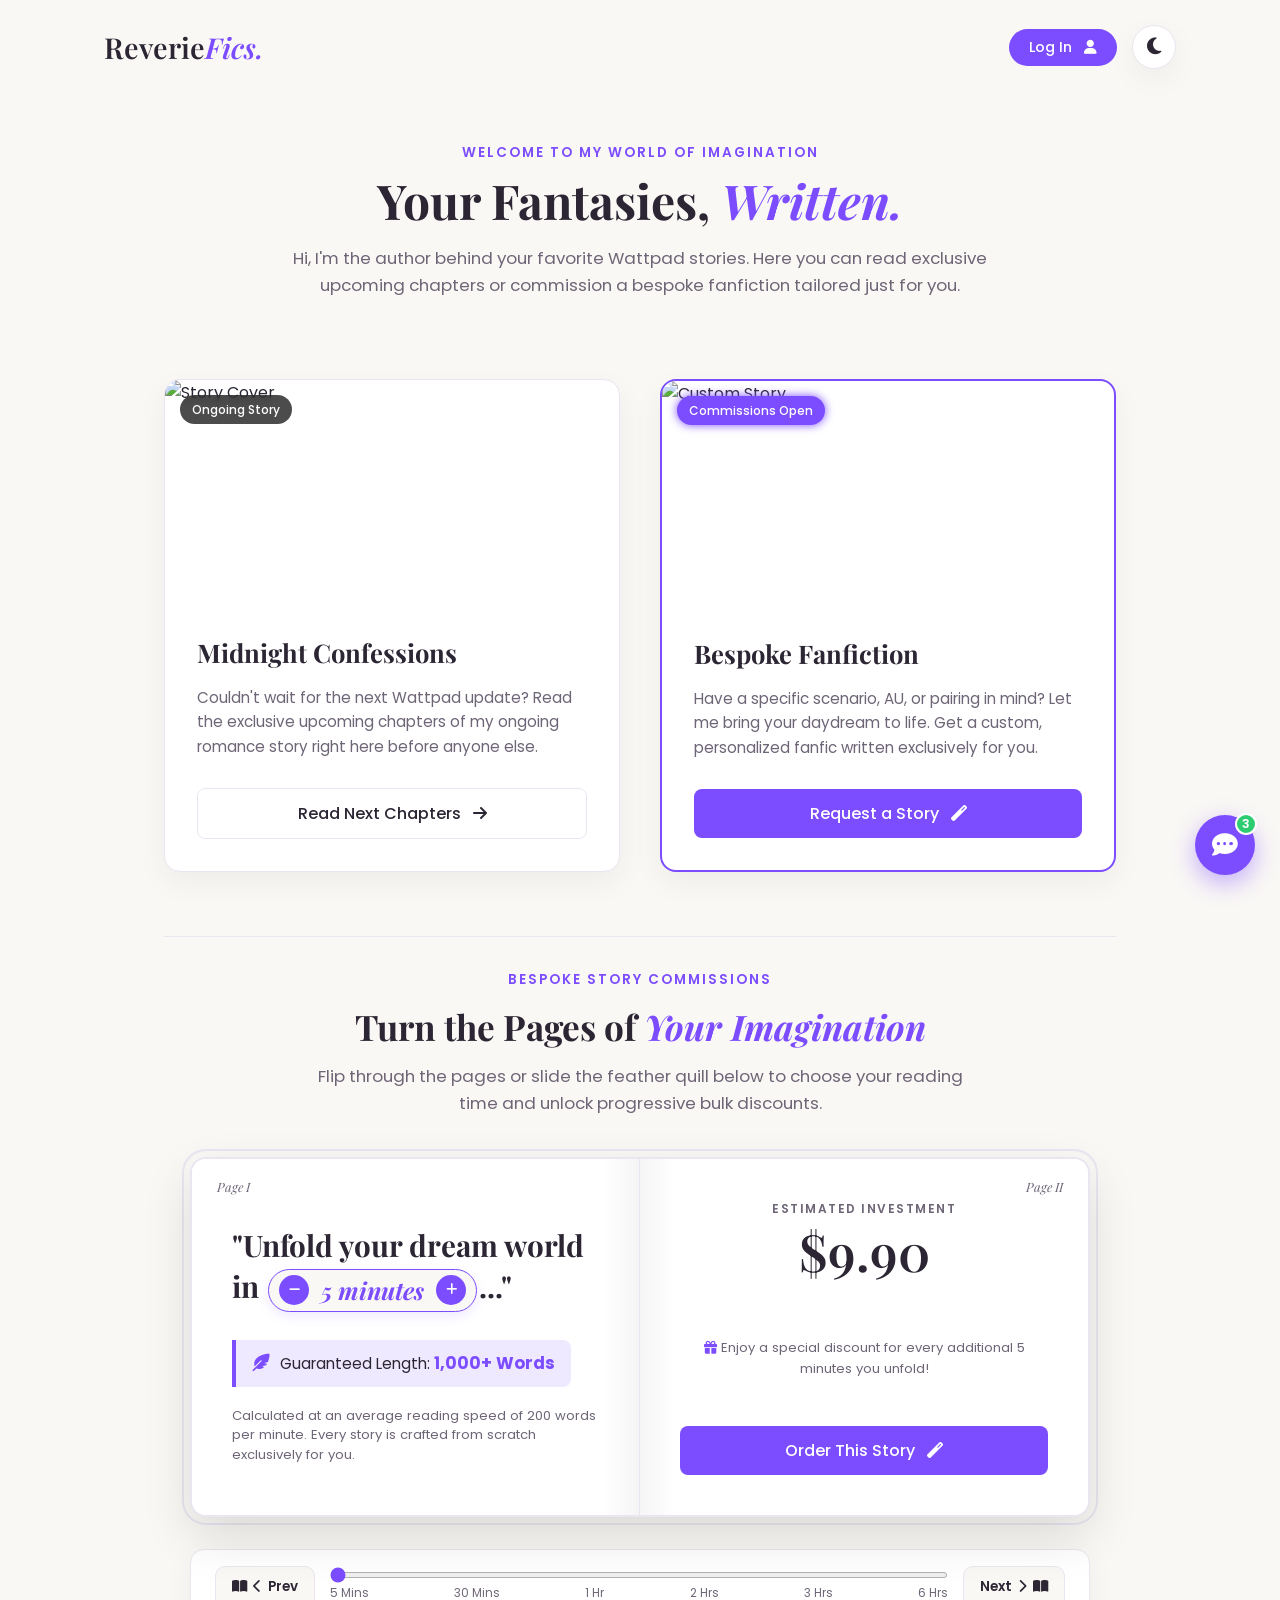
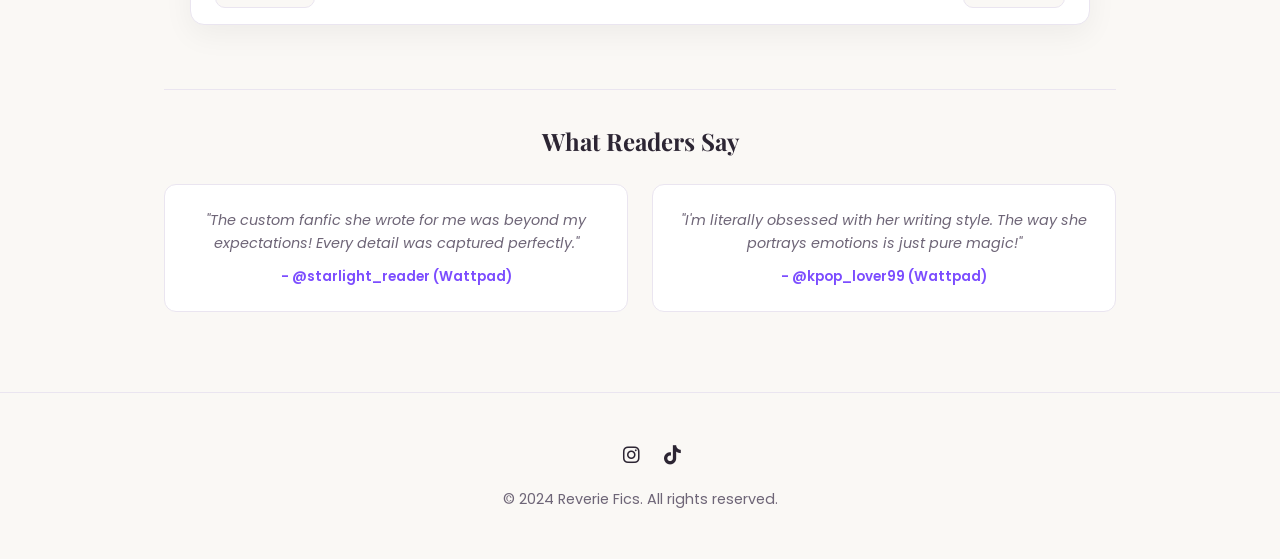
==== commit 82e5c7ff: "Added new files and update chat system" ====
--- a/index.html
+++ b/index.html
@@ -152,7 +152,7 @@
                             <span>30 Mins</span>
                             <span>1 Hr</span>
                             <span>2 Hrs</span>
-                            <span>3 Hrs 30 mins</span>
+                            <span>3 Hrs</span>
                             <span>6 Hrs</span>
                         </div>
                     </div>
@@ -190,13 +190,46 @@
         <p>&copy; 2024 Reverie Fics. All rights reserved.</p>
     </footer>
 
-        <!-- Popup Modal for Custom Story Request -->
+            <!-- Popup Modal for Custom Story Request -->
     <div id="request-modal" class="modal">
-        <div class="modal-content">
+        <div class="modal-content" style="max-width: 550px;">
             <span class="close-btn">&times;</span>
             <h2>Order Your Custom Fanfic</h2>
-            <p>Fill out the details below and I'll get back to you soon!</p>
+            <p>Customize your package and fill out the story details below!</p>
+            
             <form id="fanfic-form">
+                
+                <!-- අලුතින් එකතු කළ Package Selector කොටස -->
+                <div class="modal-package-box">
+                    <label class="pkg-box-title"><i class="fas fa-gem"></i> Select Your Story Package</label>
+                    
+                    <div class="modal-pkg-controls">
+                        <button type="button" id="modal-minus-btn" class="inline-step-btn" title="Decrease Time">
+                            <i class="fas fa-minus"></i>
+                        </button>
+                        <div class="modal-pkg-center">
+                            <span id="modal-pkg-time" class="modal-time-text">5 minutes</span>
+                            <span id="modal-pkg-words" class="modal-words-text">1,000+ Words</span>
+                        </div>
+                        <button type="button" id="modal-plus-btn" class="inline-step-btn" title="Increase Time">
+                            <i class="fas fa-plus"></i>
+                        </button>
+                    </div>
+
+                    <!-- වින්ඩෝව ඇතුළේම කාලය වෙනස් කළ හැකි Slider එක -->
+                    <input type="range" id="modal-time-slider" min="0" max="24" step="1" value="0" class="quill-slider" style="margin: 10px 0;">
+
+                    <div class="modal-pkg-price-row">
+                        <div>
+                            <span class="modal-orig-price" id="modal-orig-price" style="display: none;">$19.80</span>
+                            <span class="modal-final-price">$<span id="modal-final-price">9.90</span></span>
+                        </div>
+                        <span class="modal-discount-tag" id="modal-discount-tag" style="display: none;">
+                            Save $<span id="modal-discount-val">0.00</span>
+                        </span>
+                    </div>
+                </div>
+
                 <div class="input-group">
                     <label>Your Name / Pen Name</label>
                     <input type="text" id="req-name" required placeholder="e.g. Sarah">
@@ -287,6 +320,40 @@
             </div>
         </div>
     </div>
+        <!-- Floating Message Button (FAB) -->
+    <button id="chat-fab-btn" class="chat-fab" title="Message the Author">
+        <i class="fas fa-comment-dots"></i>
+        <span class="fab-badge" id="fab-msg-left">3</span>
+    </button>
+
+    <!-- Floating Chat Box Window -->
+    <div id="chat-widget" class="chat-widget">
+        <div class="chat-header">
+            <div class="chat-header-info">
+                <h4><i class="fas fa-feather-alt"></i> Chat with Author</h4>
+                <span id="chat-limit-text">3 messages remaining</span>
+            </div>
+            <button id="close-chat-btn" class="chat-close-btn">&times;</button>
+        </div>
+
+        <!-- පණිවිඩ පෙන්වන කොටස -->
+        <div id="chat-messages" class="chat-body">
+            <div class="chat-welcome-note">
+                Have a quick question about a story or commission? You can send up to <strong>3 direct messages</strong> to the author here! ✨
+            </div>
+        </div>
+
+               <!-- පණිවිඩ ටයිප් කරන කොටස -->
+        <div class="chat-char-info">
+            <span id="chat-char-count">0 / 250</span>
+        </div>
+        <form id="chat-form" class="chat-footer">
+            <input type="text" id="chat-input" required placeholder="Type your message..." maxlength="250">
+            <button type="submit" id="chat-send-btn" title="Send">
+                <i class="fas fa-paper-plane"></i>
+            </button>
+        </form>
+    </div>
 
     <!-- Custom JS (type="module" Firebase සඳහා අත්‍යවශ්‍ය වේ) -->
     <script type="module" src="script.js"></script>
--- a/style.css
+++ b/style.css
@@ -1125,4 +1125,328 @@
         width: 28px;
         height: 28px;
     }
+}
+/* --- Modal Package Selector Styles --- */
+.modal-package-box {
+    background: var(--bg-color);
+    border: 1.5px solid var(--accent-color);
+    border-radius: 12px;
+    padding: 1.2rem;
+    margin-bottom: 1.2rem;
+    box-shadow: 0 4px 15px rgba(124, 77, 255, 0.08);
+}
+
+.pkg-box-title {
+    display: block;
+    font-size: 0.8rem;
+    text-transform: uppercase;
+    letter-spacing: 1px;
+    color: var(--accent-color);
+    font-weight: 600;
+    margin-bottom: 0.8rem;
+    text-align: center;
+}
+
+.modal-pkg-controls {
+    display: flex;
+    justify-content: space-between;
+    align-items: center;
+    background: var(--card-bg);
+    padding: 8px 14px;
+    border-radius: 30px;
+    border: 1px solid var(--border-color);
+}
+
+.modal-pkg-center {
+    text-align: center;
+    display: flex;
+    flex-direction: column;
+}
+
+.modal-time-text {
+    font-family: 'Playfair Display', serif;
+    font-size: 1.25rem;
+    font-weight: 600;
+    color: var(--text-color);
+    line-height: 1.2;
+}
+
+.modal-words-text {
+    font-size: 0.8rem;
+    color: var(--accent-color);
+    font-weight: 600;
+}
+
+.modal-pkg-price-row {
+    display: flex;
+    justify-content: space-between;
+    align-items: center;
+    margin-top: 6px;
+    padding-top: 8px;
+    border-top: 1px dashed var(--border-color);
+}
+
+.modal-orig-price {
+    font-size: 0.9rem;
+    color: var(--text-muted);
+    text-decoration: line-through;
+    margin-right: 6px;
+}
+
+.modal-final-price {
+    font-family: 'Playfair Display', serif;
+    font-size: 1.5rem;
+    font-weight: 600;
+    color: var(--text-color);
+}
+
+.modal-discount-tag {
+    background: rgba(46, 204, 113, 0.15);
+    color: #27ae60;
+    font-size: 0.78rem;
+    font-weight: 600;
+    padding: 4px 10px;
+    border-radius: 15px;
+}
+
+body.dark-mode .modal-discount-tag {
+    color: #2ecc71;
+}
+
+/* Action Modal එකේ පැකේජ් විස්තර පෙන්වන පටිය */
+.req-pkg-info {
+    background: rgba(124, 77, 255, 0.08);
+    border-left: 3px solid var(--accent-color);
+    padding: 6px 10px;
+    border-radius: 4px;
+    font-size: 0.82rem;
+    margin-bottom: 0.8rem;
+    display: flex;
+    flex-wrap: wrap;
+    gap: 12px;
+    color: var(--text-color);
+}
+/* =========================================================
+   FLOATING ACTION BUTTON (FAB) & CHAT WIDGET STYLES
+   ========================================================= */
+.chat-fab {
+    position: fixed;
+    bottom: 25px;
+    right: 25px;
+    width: 60px;
+    height: 60px;
+    border-radius: 50%;
+    background: var(--accent-color);
+    color: #fff;
+    border: none;
+    font-size: 1.6rem;
+    cursor: pointer;
+    box-shadow: 0 8px 25px rgba(124, 77, 255, 0.45);
+    z-index: 99;
+    display: flex;
+    align-items: center;
+    justify-content: center;
+    transition: all 0.3s ease;
+}
+
+.chat-fab:hover {
+    background: var(--accent-hover);
+    transform: scale(1.08) translateY(-3px);
+}
+
+.fab-badge {
+    position: absolute;
+    top: -2px;
+    right: -2px;
+    background: #2ecc71;
+    color: #fff;
+    font-size: 0.75rem;
+    font-weight: 600;
+    width: 22px;
+    height: 22px;
+    border-radius: 50%;
+    display: flex;
+    align-items: center;
+    justify-content: center;
+    border: 2px solid var(--card-bg);
+    font-family: 'Poppins', sans-serif;
+}
+
+/* Chat Popup Box */
+.chat-widget {
+    display: none;
+    flex-direction: column;
+    position: fixed;
+    bottom: 95px;
+    right: 25px;
+    width: 340px;
+    height: 430px;
+    background: var(--card-bg);
+    border: 1px solid var(--border-color);
+    border-radius: 16px;
+    box-shadow: 0 15px 40px rgba(0, 0, 0, 0.25);
+    z-index: 100;
+    overflow: hidden;
+    animation: slideUpChat 0.25s ease-out;
+}
+
+@keyframes slideUpChat {
+    from { transform: translateY(20px); opacity: 0; }
+    to { transform: translateY(0); opacity: 1; }
+}
+
+.chat-header {
+    background: var(--accent-color);
+    color: #fff;
+    padding: 1rem 1.2rem;
+    display: flex;
+    justify-content: space-between;
+    align-items: center;
+}
+
+.chat-header-info h4 {
+    font-family: 'Playfair Display', serif;
+    font-size: 1.1rem;
+    margin-bottom: 2px;
+}
+
+.chat-header-info span {
+    font-size: 0.75rem;
+    opacity: 0.9;
+    display: block;
+}
+
+.chat-close-btn {
+    background: transparent;
+    border: none;
+    color: #fff;
+    font-size: 1.6rem;
+    cursor: pointer;
+    line-height: 1;
+}
+
+.chat-body {
+    flex: 1;
+    padding: 1rem;
+    overflow-y: auto;
+    display: flex;
+    flex-direction: column;
+    gap: 10px;
+    background: var(--bg-color);
+}
+
+.chat-welcome-note {
+    background: var(--card-bg);
+    border: 1px dashed var(--border-color);
+    padding: 10px 12px;
+    border-radius: 10px;
+    font-size: 0.8rem;
+    color: var(--text-muted);
+    text-align: center;
+    margin-bottom: 5px;
+}
+
+/* Message Bubbles */
+.msg-bubble {
+    max-width: 82%;
+    padding: 8px 12px;
+    border-radius: 12px;
+    font-size: 0.88rem;
+    line-height: 1.4;
+    word-wrap: break-word;
+}
+
+.msg-user {
+    background: var(--accent-color);
+    color: #fff;
+    align-self: flex-end;
+    border-bottom-right-radius: 2px;
+}
+
+.msg-author {
+    background: var(--card-bg);
+    color: var(--text-color);
+    border: 1px solid var(--border-color);
+    align-self: flex-start;
+    border-bottom-left-radius: 2px;
+}
+
+.msg-time {
+    display: block;
+    font-size: 0.65rem;
+    opacity: 0.75;
+    margin-top: 4px;
+    text-align: right;
+}
+
+.chat-footer {
+    display: flex;
+    padding: 10px;
+    background: var(--card-bg);
+    border-top: 1px solid var(--border-color);
+    gap: 8px;
+}
+
+.chat-footer input {
+    flex: 1;
+    padding: 8px 12px;
+    border-radius: 20px;
+    border: 1px solid var(--border-color);
+    background: var(--bg-color);
+    color: var(--text-color);
+    font-family: 'Poppins', sans-serif;
+    font-size: 0.85rem;
+}
+
+.chat-footer input:focus {
+    outline: none;
+    border-color: var(--accent-color);
+}
+
+.chat-footer button {
+    width: 38px;
+    height: 38px;
+    border-radius: 50%;
+    border: none;
+    background: var(--accent-color);
+    color: #fff;
+    cursor: pointer;
+    transition: background 0.2s;
+}
+
+.chat-footer button:disabled,
+.chat-footer input:disabled {
+    opacity: 0.6;
+    cursor: not-allowed;
+}
+
+@media (max-width: 480px) {
+    .chat-widget {
+        width: calc(100% - 30px);
+        right: 15px;
+        bottom: 85px;
+        height: 400px;
+    }
+    .chat-fab {
+        bottom: 15px;
+        right: 15px;
+        width: 52px;
+        height: 52px;
+        font-size: 1.4rem;
+    }
+}
+/* Chat Character Counter Styles */
+.chat-char-info {
+    display: flex;
+    justify-content: flex-end;
+    padding: 4px 14px 2px;
+    background: var(--card-bg);
+    border-top: 1px solid var(--border-color);
+    font-size: 0.72rem;
+    color: var(--text-muted);
+}
+
+#chat-char-count.limit-reached {
+    color: #e74c3c;
+    font-weight: 600;
 }
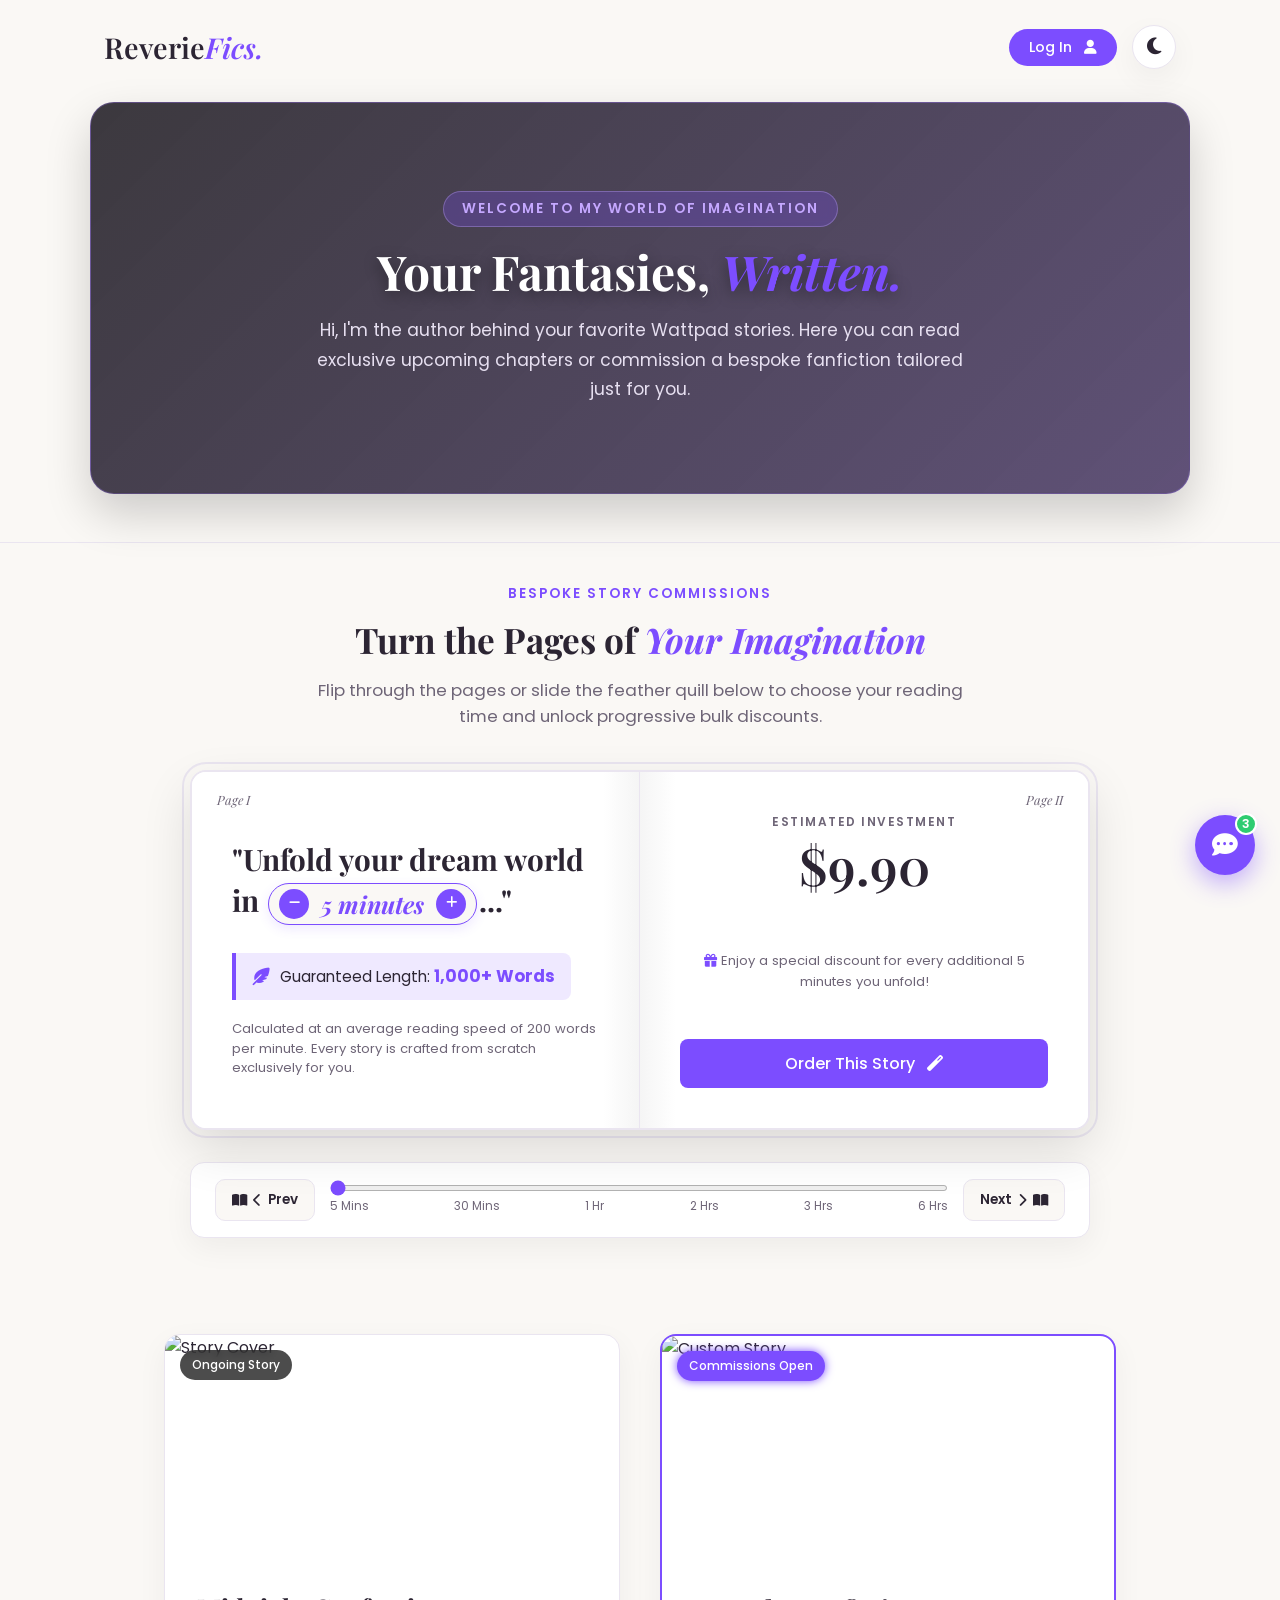
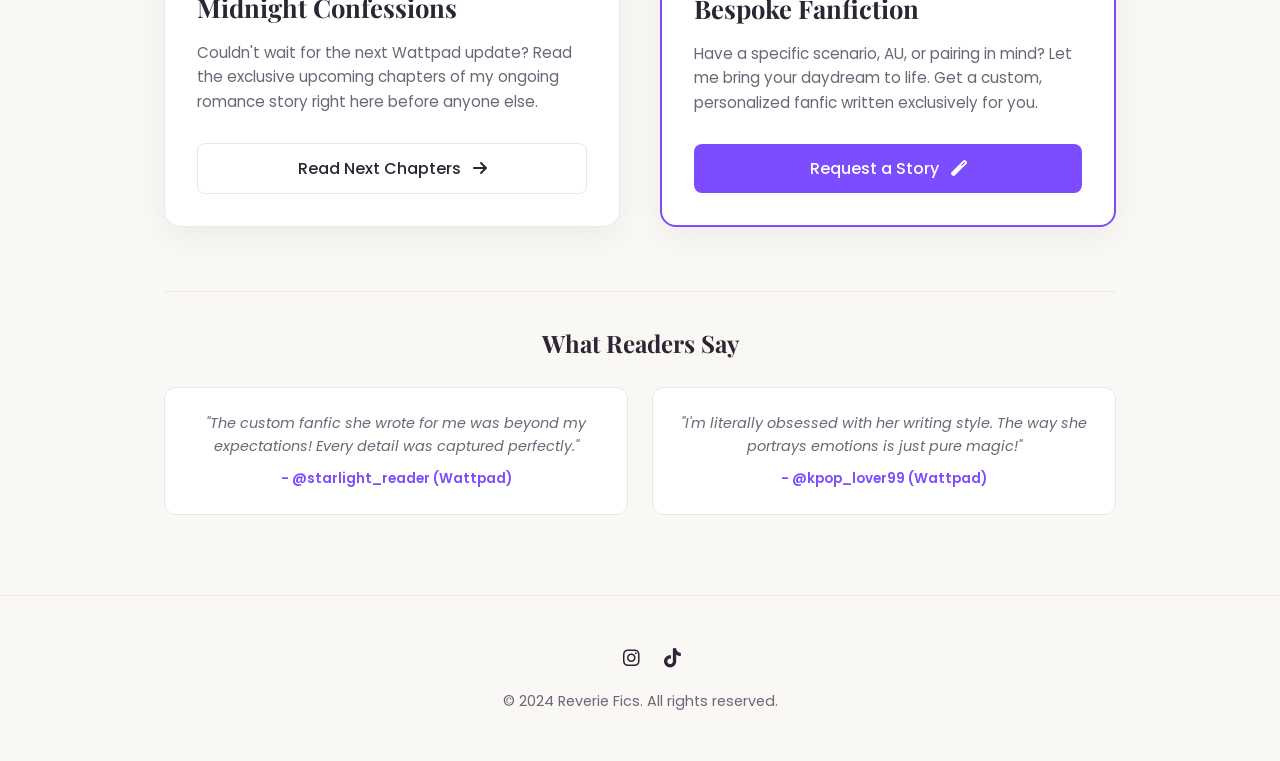
==== commit 0eb4b1de: "Added gumroad payment]" ====
--- a/index.html
+++ b/index.html
@@ -1,16 +1,21 @@
 <!DOCTYPE html>
 <html lang="en">
+
 <head>
     <meta charset="UTF-8">
     <meta name="viewport" content="width=device-width, initial-scale=1.0">
     <title>Reverie Fics | Custom Fanfictions & Stories</title>
+    <script data-cfasync="false" src="https://gumroad.com/js/gumroad.js"></script>
     <!-- Google Fonts -->
-    <link href="https://fonts.googleapis.com/css2?family=Playfair+Display:ital,wght@0,600;1,400&family=Poppins:wght@300;400;500;600&display=swap" rel="stylesheet">
+    <link
+        href="https://fonts.googleapis.com/css2?family=Playfair+Display:ital,wght@0,600;1,400&family=Poppins:wght@300;400;500;600&display=swap"
+        rel="stylesheet">
     <!-- FontAwesome Icons -->
     <link rel="stylesheet" href="https://cdnjs.cloudflare.com/ajax/libs/font-awesome/6.4.0/css/all.min.css">
     <!-- Custom CSS -->
     <link rel="stylesheet" href="style.css">
 </head>
+
 <body>
 
     <!-- Navigation -->
@@ -29,72 +34,44 @@
             </button>
         </div>
     </nav>
-    
+
     <!-- Hero Section -->
     <header class="hero">
         <p class="tagline">Welcome to my world of imagination</p>
         <h1>Your Fantasies, <span>Written.</span></h1>
-        <p class="bio">Hi, I'm the author behind your favorite Wattpad stories. Here you can read exclusive upcoming chapters or commission a bespoke fanfiction tailored just for you.</p>
+        <p class="bio">Hi, I'm the author behind your favorite Wattpad stories. Here you can read exclusive upcoming
+            chapters or commission a bespoke fanfiction tailored just for you.</p>
     </header>
-
-    <!-- Main Content: The 2 Cards -->
-    <main class="container">
-        <div class="cards-grid">
-            
-            <!-- Card 1: Wattpad Story -->
-            <div class="card">
-                <div class="card-image">
-                    <span class="badge">Ongoing Story</span>
-                    <img src="https://images.unsplash.com/photo-1518709268805-4e9042af9f23?ixlib=rb-4.0.3&auto=format&fit=crop&w=800&q=80" alt="Story Cover">
-                </div>
-                <div class="card-content">
-                    <h2>Midnight Confessions</h2>
-                    <p>Couldn't wait for the next Wattpad update? Read the exclusive upcoming chapters of my ongoing romance story right here before anyone else.</p>
-                    <a href="stories.html" id="read-stories-btn" class="btn btn-secondary">Read Next Chapters <i class="fas fa-arrow-right"></i></a>
-                </div>
-            </div>
-
-            <!-- Card 2: Custom Fanfic -->
-            <div class="card highlight-card">
-                <div class="card-image">
-                    <span class="badge badge-glow">Commissions Open</span>
-                    <img src="https://images.unsplash.com/photo-1455390582262-044cdead277a?ixlib=rb-4.0.3&auto=format&fit=crop&w=800&q=80" alt="Custom Story">
-                </div>
-                <div class="card-content">
-                    <h2>Bespoke Fanfiction</h2>
-                    <p>Have a specific scenario, AU, or pairing in mind? Let me bring your daydream to life. Get a custom, personalized fanfic written exclusively for you.</p>
-                    <button id="open-modal-btn" class="btn btn-primary">Request a Story <i class="fas fa-magic"></i></button>
-                </div>
-            </div>
-
-        </div>
-                        <!-- Interactive Book Pricing Section -->
+            <!-- Interactive Book Pricing Section -->
         <section class="pricing-section">
             <div class="pricing-header">
                 <p class="tagline">Bespoke Story Commissions</p>
                 <h2>Turn the Pages of <span>Your Imagination</span></h2>
-                <p class="bio">Flip through the pages or slide the feather quill below to choose your reading time and unlock progressive bulk discounts.</p>
+                <p class="bio">Flip through the pages or slide the feather quill below to choose your reading time and
+                    unlock progressive bulk discounts.</p>
             </div>
 
             <!-- The Open Book Container -->
             <div class="book-wrapper">
                 <div class="open-book" id="open-book">
-                    
+
                     <!-- පිටුව පෙරළෙන 3D Animation කොටස -->
                     <div class="page-flip-effect" id="page-flip-effect"></div>
 
                     <!-- වම් පිටුව: කාලය සහ වචන ගණන -->
                     <div class="book-page left-page">
                         <div class="page-number">Page I</div>
-                        
-                                                <h3 class="dream-quote">
-                            "Unfold your dream world in 
+
+                        <h3 class="dream-quote">
+                            "Unfold your dream world in
                             <span class="inline-time-control">
-                                <button type="button" id="inline-minus-btn" class="inline-step-btn" title="Decrease Time">
+                                <button type="button" id="inline-minus-btn" class="inline-step-btn"
+                                    title="Decrease Time">
                                     <i class="fas fa-minus"></i>
                                 </button>
                                 <span id="calc-time" class="highlight-time">5 minutes</span>
-                                <button type="button" id="inline-plus-btn" class="inline-step-btn pulse-btn" title="Increase Time">
+                                <button type="button" id="inline-plus-btn" class="inline-step-btn pulse-btn"
+                                    title="Increase Time">
                                     <i class="fas fa-plus"></i>
                                 </button>
                             </span>..."
@@ -107,14 +84,15 @@
                         </div>
 
                         <p class="page-note">
-                            Calculated at an average reading speed of 200 words per minute. Every story is crafted from scratch exclusively for you.
+                            Calculated at an average reading speed of 200 words per minute. Every story is crafted from
+                            scratch exclusively for you.
                         </p>
                     </div>
 
                     <!-- දකුණු පිටුව: මිල ගණන් සහ වට්ටම් -->
                     <div class="book-page right-page">
                         <div class="page-number">Page II</div>
-                        
+
                         <span class="commission-label">Estimated Investment</span>
 
                         <div class="price-main-display">
@@ -124,11 +102,13 @@
 
                         <!-- වට්ටම් මුදල පෙන්වන කොටුව -->
                         <div class="discount-pill" id="discount-badge" style="opacity: 0;">
-                            <i class="fas fa-sparkles"></i> Bulk Discount: You Save $<span id="calc-discount">0.00</span>!
+                            <i class="fas fa-sparkles"></i> Bulk Discount: You Save $<span
+                                id="calc-discount">0.00</span>!
                         </div>
 
                         <p class="discount-info">
-                            <i class="fas fa-gift"></i> Enjoy a special discount for every additional 5 minutes you unfold!
+                            <i class="fas fa-gift"></i> Enjoy a special discount for every additional 5 minutes you
+                            unfold!
                         </p>
 
                         <button id="order-package-btn" class="btn btn-primary" style="width: 100%; margin-top: auto;">
@@ -137,9 +117,8 @@
                     </div>
 
                 </div>
-
                 <!-- පිටු පෙරළන පාලක කොටස (Page Turn Controls & Feather Slider) -->
-                                <!-- පිටු පෙරළන පාලක කොටස (Page Turn Controls & Feather Slider) -->
+                <!-- පිටු පෙරළන පාලක කොටස (Page Turn Controls & Feather Slider) -->
                 <div class="book-controls">
                     <button type="button" id="prev-page-btn" class="page-turn-btn" title="Previous Page">
                         <i class="fas fa-book-open"></i> <i class="fas fa-chevron-left"></i> Prev
@@ -164,16 +143,59 @@
             </div>
         </section>
 
+
+    <!-- Main Content: The 2 Cards -->
+    <main class="container">
+        <div class="cards-grid">
+
+            <!-- Card 1: Wattpad Story -->
+            <div class="card">
+                <div class="card-image">
+                    <span class="badge">Ongoing Story</span>
+                    <img src="https://images.unsplash.com/photo-1518709268805-4e9042af9f23?ixlib=rb-4.0.3&auto=format&fit=crop&w=800&q=80"
+                        alt="Story Cover">
+                </div>
+                <div class="card-content">
+                    <h2>Midnight Confessions</h2>
+                    <p>Couldn't wait for the next Wattpad update? Read the exclusive upcoming chapters of my ongoing
+                        romance story right here before anyone else.</p>
+                    <a href="stories.html" id="read-stories-btn" class="btn btn-secondary">Read Next Chapters <i
+                            class="fas fa-arrow-right"></i></a>
+                </div>
+            </div>
+            
+
+            <!-- Card 2: Custom Fanfic -->
+            <div class="card highlight-card">
+                <div class="card-image">
+                    <span class="badge badge-glow">Commissions Open</span>
+                    <img src="https://images.unsplash.com/photo-1455390582262-044cdead277a?ixlib=rb-4.0.3&auto=format&fit=crop&w=800&q=80"
+                        alt="Custom Story">
+                </div>
+                <div class="card-content">
+                    <h2>Bespoke Fanfiction</h2>
+                    <p>Have a specific scenario, AU, or pairing in mind? Let me bring your daydream to life. Get a
+                        custom, personalized fanfic written exclusively for you.</p>
+                    <button id="open-modal-btn" class="btn btn-primary">Request a Story <i
+                            class="fas fa-magic"></i></button>
+                </div>
+            </div>
+
+        </div>
+
+
         <!-- Reader Testimonials -->
         <section class="reviews">
             <h3>What Readers Say</h3>
             <div class="review-grid">
                 <div class="review-box">
-                    <p>"The custom fanfic she wrote for me was beyond my expectations! Every detail was captured perfectly."</p>
+                    <p>"The custom fanfic she wrote for me was beyond my expectations! Every detail was captured
+                        perfectly."</p>
                     <span>- @starlight_reader (Wattpad)</span>
                 </div>
                 <div class="review-box">
-                    <p>"I'm literally obsessed with her writing style. The way she portrays emotions is just pure magic!"</p>
+                    <p>"I'm literally obsessed with her writing style. The way she portrays emotions is just pure
+                        magic!"</p>
                     <span>- @kpop_lover99 (Wattpad)</span>
                 </div>
             </div>
@@ -190,19 +212,19 @@
         <p>&copy; 2024 Reverie Fics. All rights reserved.</p>
     </footer>
 
-            <!-- Popup Modal for Custom Story Request -->
+    <!-- Popup Modal for Custom Story Request -->
     <div id="request-modal" class="modal">
         <div class="modal-content" style="max-width: 550px;">
             <span class="close-btn">&times;</span>
             <h2>Order Your Custom Fanfic</h2>
             <p>Customize your package and fill out the story details below!</p>
-            
+
             <form id="fanfic-form">
-                
+
                 <!-- අලුතින් එකතු කළ Package Selector කොටස -->
                 <div class="modal-package-box">
                     <label class="pkg-box-title"><i class="fas fa-gem"></i> Select Your Story Package</label>
-                    
+
                     <div class="modal-pkg-controls">
                         <button type="button" id="modal-minus-btn" class="inline-step-btn" title="Decrease Time">
                             <i class="fas fa-minus"></i>
@@ -217,7 +239,8 @@
                     </div>
 
                     <!-- වින්ඩෝව ඇතුළේම කාලය වෙනස් කළ හැකි Slider එක -->
-                    <input type="range" id="modal-time-slider" min="0" max="24" step="1" value="0" class="quill-slider" style="margin: 10px 0;">
+                    <input type="range" id="modal-time-slider" min="0" max="24" step="1" value="0" class="quill-slider"
+                        style="margin: 10px 0;">
 
                     <div class="modal-pkg-price-row">
                         <div>
@@ -244,19 +267,29 @@
                 </div>
                 <div class="input-group">
                     <label>Your Plot Idea & Vibe</label>
-                    <textarea id="req-plot" rows="4" required placeholder="Describe what happens in the story, genre (Fluff, Angst, Romance), etc."></textarea>
-                </div>
-                <button type="submit" id="req-submit-btn" class="btn btn-primary" style="width: 100%;">Send Request <i class="fas fa-paper-plane"></i></button>
+                    <textarea id="req-plot" rows="4" required
+                        placeholder="Describe what happens in the story, genre (Fluff, Angst, Romance), etc."></textarea>
+                </div>
+                
+                     <!-- Send Request එබූ පසු මේ Modal එක ඇතුළේම විවෘත වන Gumroad ගෙවීමේ කවුළුව -->
+                                <button type="submit" id="req-submit-btn" class="btn btn-primary" style="width: 100%;">Send Request <i class="fas fa-paper-plane"></i></button>
+
+                <!-- ස්වයංක්‍රීයව Gumroad Overlay Pop-up එක විවෘත කරන නිල Gumroad බොත්තම -->
+                <div id="gumroad-payment-section" style="display: none; text-align: center; margin-top: 12px;">
+                    <a id="gumroad-pay-btn" class="gumroad-button" href="https://katiebird1.gumroad.com/l/custom-book" data-gumroad-overlay-checkout="true">
+                        Pay with Gumroad
+                    </a>
+                </div>
             </form>
         </div>
     </div>
-        <!-- Popup Modal for Log In / Sign Up -->
-        <!-- Popup Modal for Log In / Sign Up -->
-        <!-- Popup Modal for Log In / Sign Up -->
+    <!-- Popup Modal for Log In / Sign Up -->
+    <!-- Popup Modal for Log In / Sign Up -->
+    <!-- Popup Modal for Log In / Sign Up -->
     <div id="auth-modal" class="modal">
         <div class="modal-content">
             <span class="close-btn auth-close">&times;</span>
-            
+
             <!-- Log In Section -->
             <div id="login-section">
                 <h2>Welcome Back</h2>
@@ -270,7 +303,8 @@
                         <label>Password</label>
                         <input type="password" id="login-password" required placeholder="Enter your password">
                     </div>
-                    <button type="submit" class="btn btn-primary" style="width: 100%;">Log In <i class="fas fa-sign-in-alt"></i></button>
+                    <button type="submit" class="btn btn-primary" style="width: 100%;">Log In <i
+                            class="fas fa-sign-in-alt"></i></button>
                 </form>
                 <p class="auth-switch">Don't have an account? <span id="show-signup">Sign Up</span></p>
             </div>
@@ -292,7 +326,8 @@
                         <label>Create Password</label>
                         <input type="password" id="signup-password" required placeholder="At least 6 characters">
                     </div>
-                    <button type="submit" class="btn btn-primary" style="width: 100%;">Create Account <i class="fas fa-user-plus"></i></button>
+                    <button type="submit" class="btn btn-primary" style="width: 100%;">Create Account <i
+                            class="fas fa-user-plus"></i></button>
                 </form>
                 <p class="auth-switch">Already have an account? <span id="show-login">Log In</span></p>
             </div>
@@ -307,20 +342,20 @@
 
         </div>
     </div>
-        <!-- Popup Modal for Viewing User's Story Requests (Action) -->
+    <!-- Popup Modal for Viewing User's Story Requests (Action) -->
     <div id="my-requests-modal" class="modal">
         <div class="modal-content" style="max-width: 600px;">
             <span class="close-btn my-req-close">&times;</span>
             <h2>My Story Requests</h2>
             <p>Here are the custom fanfictions you have requested so far.</p>
-            
+
             <!-- පරිශීලකයාගේ Requests ලැයිස්තුව වැටෙන තැන -->
             <div id="user-requests-list" class="requests-container">
                 <p class="loading-text"><i class="fas fa-spinner fa-spin"></i> Loading your requests...</p>
             </div>
         </div>
     </div>
-        <!-- Floating Message Button (FAB) -->
+    <!-- Floating Message Button (FAB) -->
     <button id="chat-fab-btn" class="chat-fab" title="Message the Author">
         <i class="fas fa-comment-dots"></i>
         <span class="fab-badge" id="fab-msg-left">3</span>
@@ -339,11 +374,12 @@
         <!-- පණිවිඩ පෙන්වන කොටස -->
         <div id="chat-messages" class="chat-body">
             <div class="chat-welcome-note">
-                Have a quick question about a story or commission? You can send up to <strong>3 direct messages</strong> to the author here! ✨
-            </div>
-        </div>
-
-               <!-- පණිවිඩ ටයිප් කරන කොටස -->
+                Have a quick question about a story or commission? You can send up to <strong>3 direct messages</strong>
+                to the author here! ✨
+            </div>
+        </div>
+
+        <!-- පණිවිඩ ටයිප් කරන කොටස -->
         <div class="chat-char-info">
             <span id="chat-char-count">0 / 250</span>
         </div>
@@ -355,7 +391,10 @@
         </form>
     </div>
 
+      
+
     <!-- Custom JS (type="module" Firebase සඳහා අත්‍යවශ්‍ය වේ) -->
     <script type="module" src="script.js"></script>
 </body>
+
 </html>
--- a/style.css
+++ b/style.css
@@ -69,13 +69,57 @@
 }
 
 /* Hero Section */
+/* Hero Section (With Magical Background Image) */
 .hero {
     text-align: center;
-    padding: 3rem 1.5rem;
-    max-width: 750px;
+    padding: 5.5rem 2rem;
+    max-width: 1100px;
+    margin: 0.5rem auto 3rem auto;
+    border-radius: 24px;
+    /* පසුබිම් පින්තූරය සහ ඊට උඩින් වැටෙන දම්/කළු මිශ්‍ර අඳුරු ආවරණය (Overlay) */
+    background: linear-gradient(135deg, rgba(18, 14, 22, 0.82) 0%, rgba(44, 25, 77, 0.75) 100%),
+                url('https://images.unsplash.com/photo-1519681393784-d120267933ba?ixlib=rb-4.0.3&auto=format&fit=crop&w=1600&q=80');
+    background-size: cover;
+    background-position: center;
+    box-shadow: 0 20px 45px rgba(0, 0, 0, 0.18);
+    border: 1px solid rgba(157, 117, 255, 0.3);
+    position: relative;
+    overflow: hidden;
+}
+
+/* Hero Section එකේ අකුරු Light සහ Dark Mode දෙකේදීම ඉතා පැහැදිලිව කැපී පෙනීමට */
+.hero .tagline {
+    color: #c5a8ff;
+    background: rgba(124, 77, 255, 0.25);
+    display: inline-block;
+    padding: 6px 18px;
+    border-radius: 30px;
+    border: 1px solid rgba(197, 168, 255, 0.35);
+    backdrop-filter: blur(4px);
+    margin-bottom: 1rem;
+}
+
+.hero h1 {
+    font-family: 'Playfair Display', serif;
+    font-size: 3.2rem;
+    margin-bottom: 1rem;
+    line-height: 1.2;
+    color: #ffffff;
+    text-shadow: 0 4px 15px rgba(0, 0, 0, 0.4);
+}
+
+.hero h1 span {
+    font-style: italic;
+    color: #b494ff;
+}
+
+.hero .bio {
+    color: #e6dff0;
+    font-size: 1.08rem;
+    max-width: 680px;
     margin: 0 auto;
-}
-
+    line-height: 1.7;
+}
 .tagline {
     text-transform: uppercase;
     letter-spacing: 2px;
@@ -661,9 +705,10 @@
 
     /* 2. මුල් පිටුවේ කොටස් (Hero & Cards) */
     .hero {
-        padding: 2rem 1rem;
-    }
-
+        padding: 3.5rem 1.2rem;
+        margin: 0.5rem 1rem 2rem 1rem;
+        border-radius: 18px;
+    }
     .hero h1 {
         font-size: 2.2rem;
     }
@@ -765,7 +810,7 @@
    ========================================================= */
 .pricing-section {
     margin-bottom: 4rem;
-    padding-top: 2rem;
+    padding: 2.5rem 1.5rem 0 1.5rem; /* දෙපසින් 1.5rem පරතරයක් ලබා දීම */
     border-top: 1px solid var(--border-color);
 }
 
@@ -1449,4 +1494,50 @@
 #chat-char-count.limit-reached {
     color: #e74c3c;
     font-weight: 600;
+}
+/* --- PayPal Payment Box Styles --- */
+.paypal-box {
+    background: var(--bg-color);
+    border: 1.5px solid var(--accent-color);
+    border-radius: 12px;
+    padding: 1.2rem;
+    margin-top: 1rem;
+    text-align: center;
+    animation: slideDown 0.3s ease-out;
+}
+
+.paypal-prompt {
+    font-size: 0.9rem !important;
+    color: var(--text-color) !important;
+    margin-bottom: 1rem !important;
+}
+
+.paypal-prompt i {
+    color: #27ae60;
+    margin-right: 5px;
+}
+
+.paypal-prompt strong {
+    color: var(--accent-color);
+    font-size: 1.05rem;
+}
+/* --- Embedded Gumroad Checkout Iframe Styles --- */
+.gumroad-iframe-wrapper {
+    width: 100%;
+    height: 460px;
+    border-radius: 10px;
+    overflow: hidden;
+    border: 1px solid var(--border-color);
+    background: #ffffff;
+}
+
+#gumroad-checkout-iframe {
+    width: 100%;
+    height: 100%;
+    border: none;
+}
+
+.btn-gumroad:hover {
+    transform: translateY(-2px);
+    box-shadow: 0 8px 22px rgba(255, 92, 138, 0.5);
 }
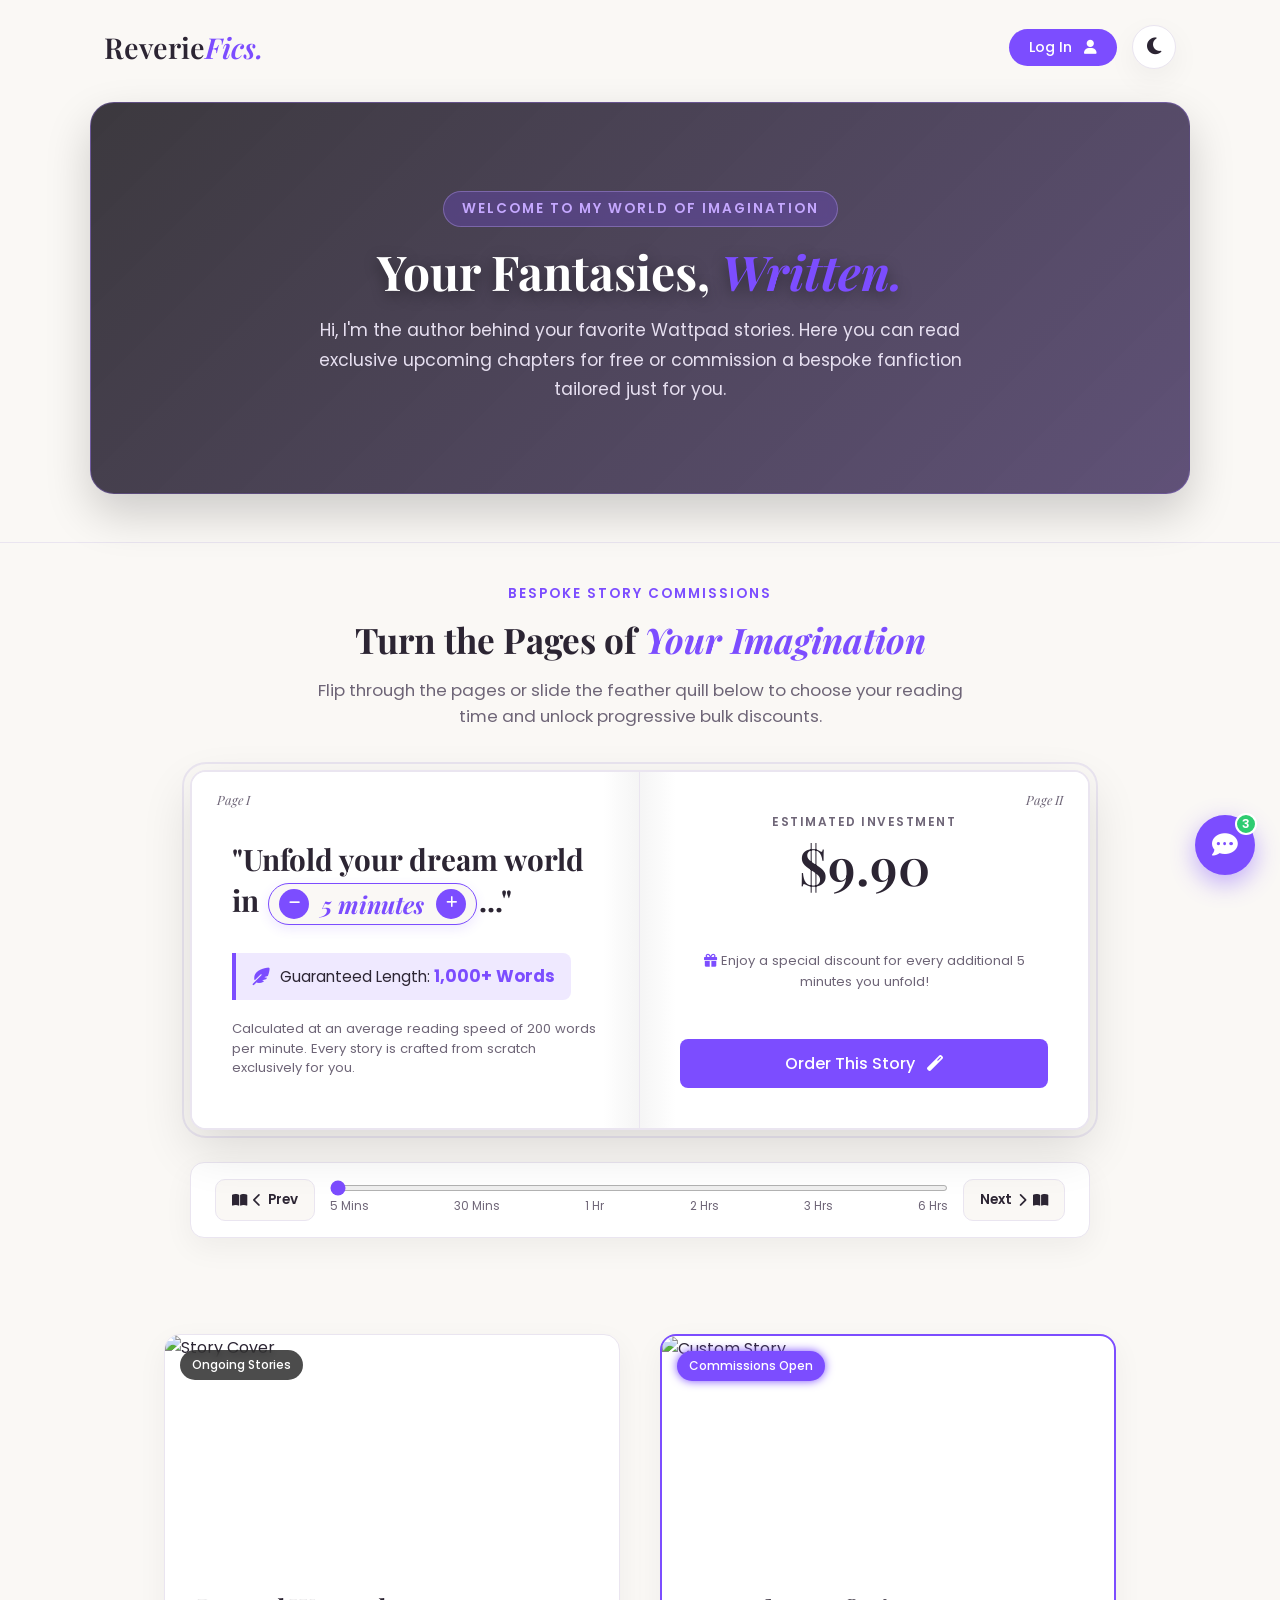
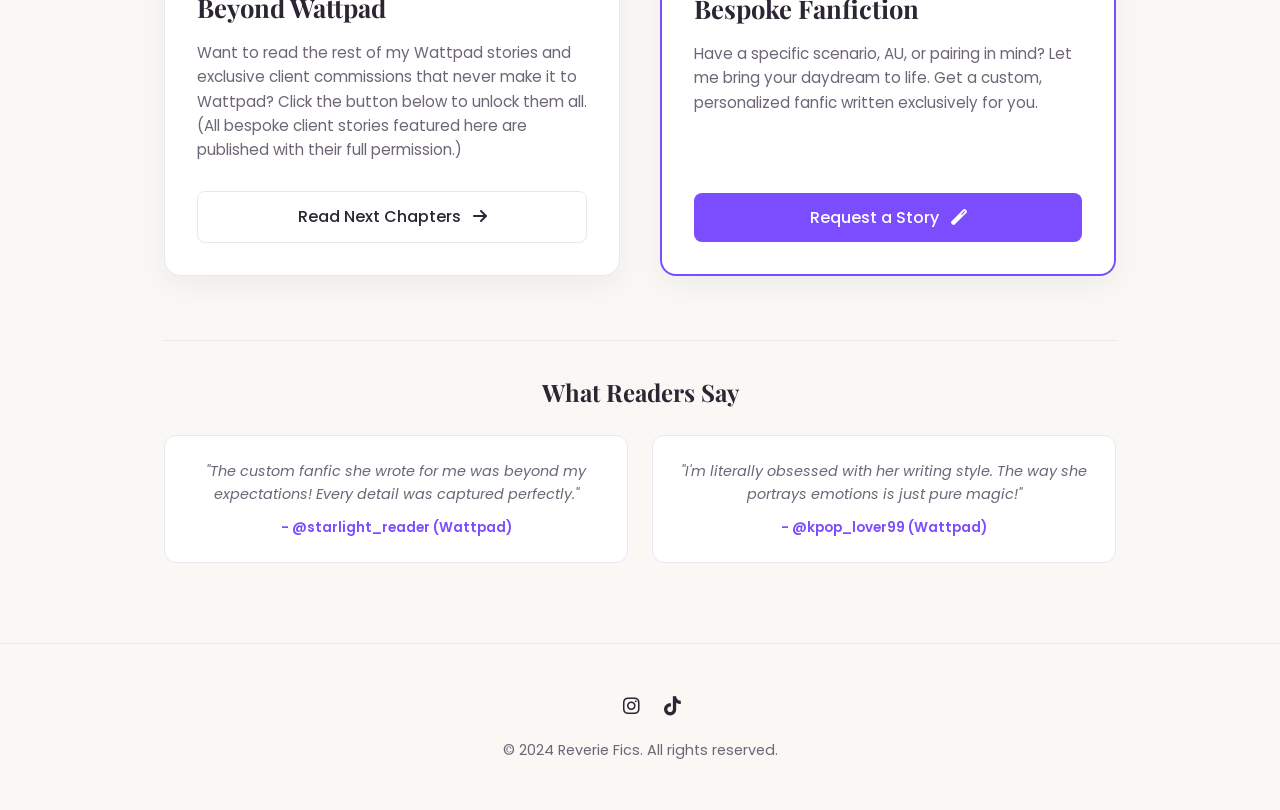
==== commit 9d515379: "Added notes and requst a story btton for pages" ====
--- a/index.html
+++ b/index.html
@@ -40,7 +40,7 @@
         <p class="tagline">Welcome to my world of imagination</p>
         <h1>Your Fantasies, <span>Written.</span></h1>
         <p class="bio">Hi, I'm the author behind your favorite Wattpad stories. Here you can read exclusive upcoming
-            chapters or commission a bespoke fanfiction tailored just for you.</p>
+            chapters for free or commission a bespoke fanfiction tailored just for you.</p>
     </header>
             <!-- Interactive Book Pricing Section -->
         <section class="pricing-section">
@@ -151,14 +151,13 @@
             <!-- Card 1: Wattpad Story -->
             <div class="card">
                 <div class="card-image">
-                    <span class="badge">Ongoing Story</span>
+                    <span class="badge">Ongoing Stories</span>
                     <img src="https://images.unsplash.com/photo-1518709268805-4e9042af9f23?ixlib=rb-4.0.3&auto=format&fit=crop&w=800&q=80"
                         alt="Story Cover">
                 </div>
                 <div class="card-content">
-                    <h2>Midnight Confessions</h2>
-                    <p>Couldn't wait for the next Wattpad update? Read the exclusive upcoming chapters of my ongoing
-                        romance story right here before anyone else.</p>
+                    <h2>Beyond Wattpad</h2>
+                    <p>Want to read the rest of my Wattpad stories and exclusive client commissions that never make it to Wattpad? Click the button below to unlock them all.(All bespoke client stories featured here are published with their full permission.)</p>
                     <a href="stories.html" id="read-stories-btn" class="btn btn-secondary">Read Next Chapters <i
                             class="fas fa-arrow-right"></i></a>
                 </div>
--- a/style.css
+++ b/style.css
@@ -1540,4 +1540,52 @@
 .btn-gumroad:hover {
     transform: translateY(-2px);
     box-shadow: 0 8px 22px rgba(255, 92, 138, 0.5);
+}
+
+/* --- Story Reader Inline Author Note & Request Button Styles --- */
+.story-chunk-text {
+    white-space: pre-wrap;
+    overflow-wrap: anywhere;
+}
+
+.story-inline-note {
+    margin: 2.2rem 0;
+    padding: 1.5rem 1.8rem;
+    background: rgba(124, 77, 255, 0.08);
+    border-left: 4px solid var(--accent-color);
+    border-right: 1px solid var(--border-color);
+    border-top: 1px solid var(--border-color);
+    border-bottom: 1px solid var(--border-color);
+    border-radius: 12px;
+    font-family: 'Poppins', sans-serif;
+    white-space: normal;
+    box-shadow: 0 6px 20px rgba(124, 77, 255, 0.08);
+}
+
+.story-inline-note-header {
+    font-size: 0.78rem;
+    text-transform: uppercase;
+    letter-spacing: 1.5px;
+    color: var(--accent-color);
+    font-weight: 600;
+    margin-bottom: 0.5rem;
+    display: flex;
+    align-items: center;
+    gap: 6px;
+}
+
+.story-inline-note p {
+    font-size: 0.98rem;
+    color: var(--text-color);
+    line-height: 1.6;
+    margin-bottom: 0;
+    white-space: pre-wrap;
+}
+
+.story-inline-note .story-note-btn-wrap {
+    margin-top: 1.2rem;
+    padding-top: 1rem;
+    border-top: 1px dashed var(--border-color);
+    display: flex;
+    justify-content: flex-start;
 }
